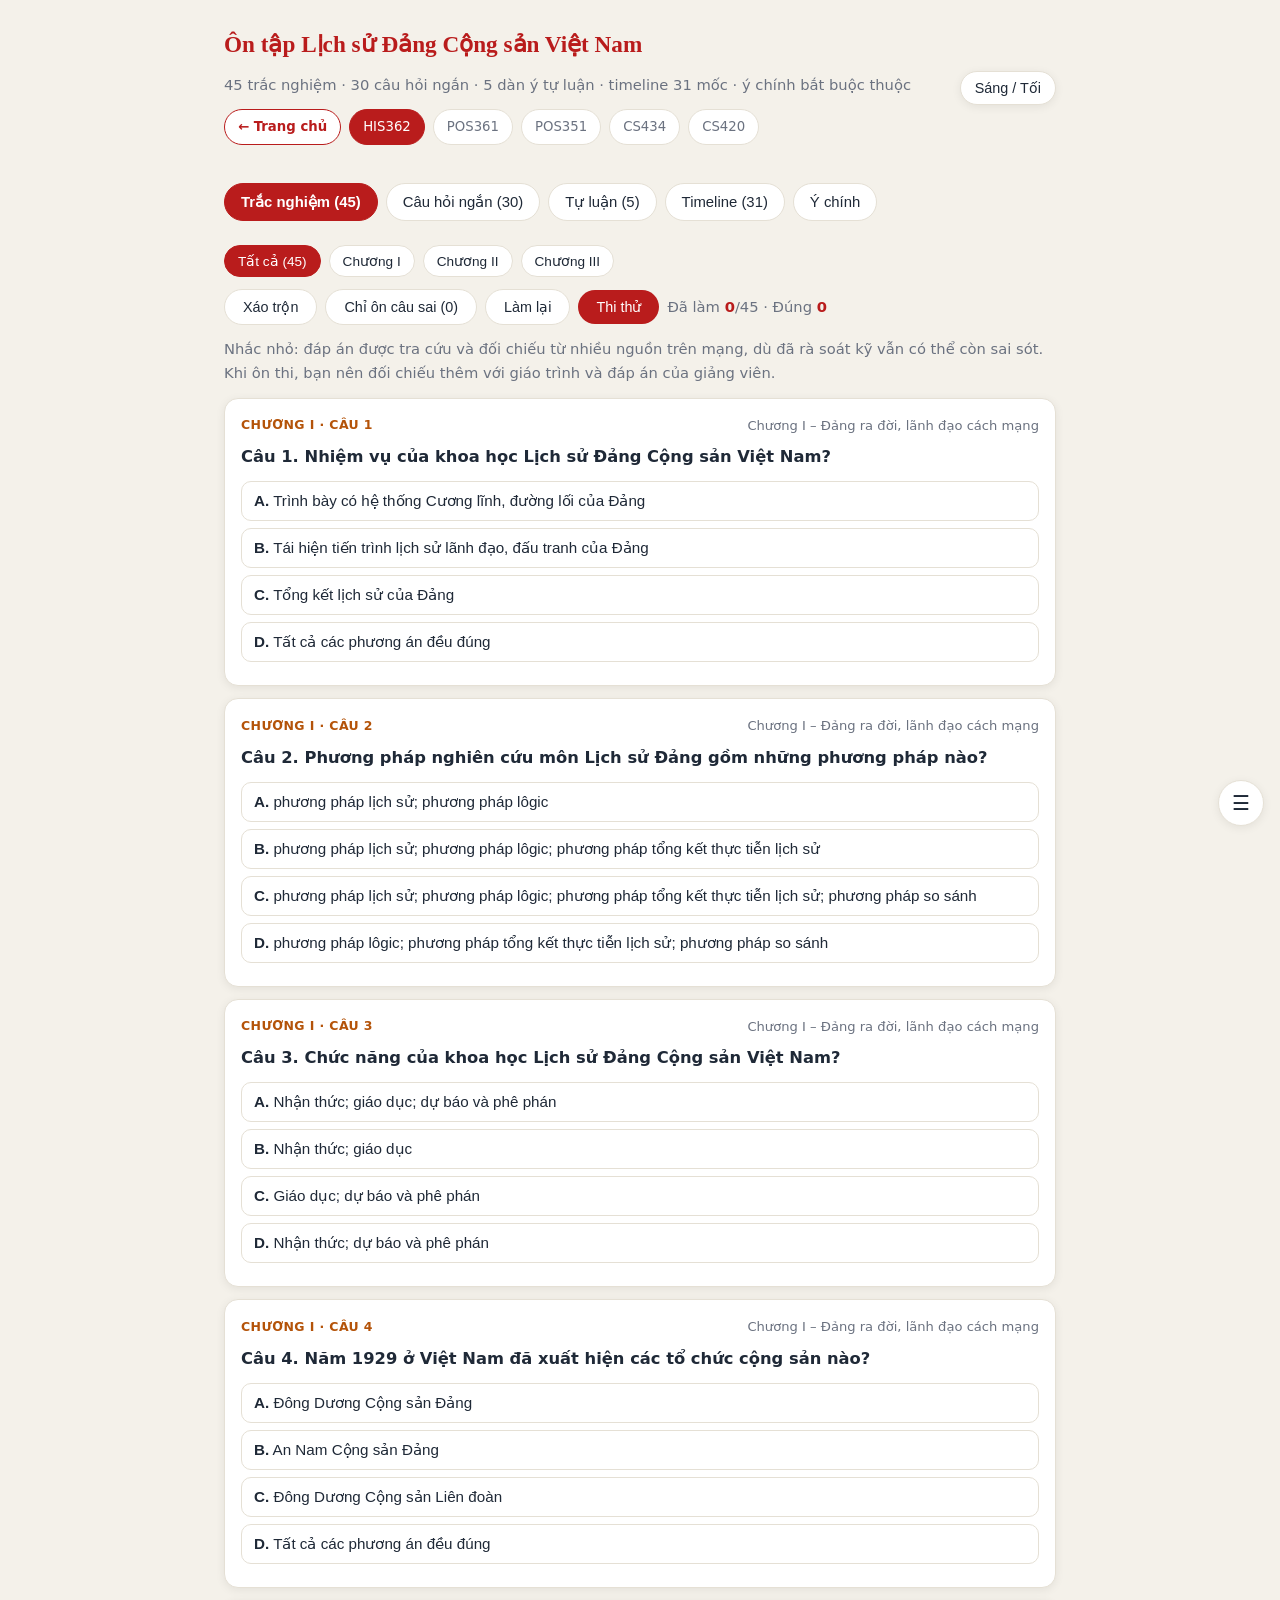
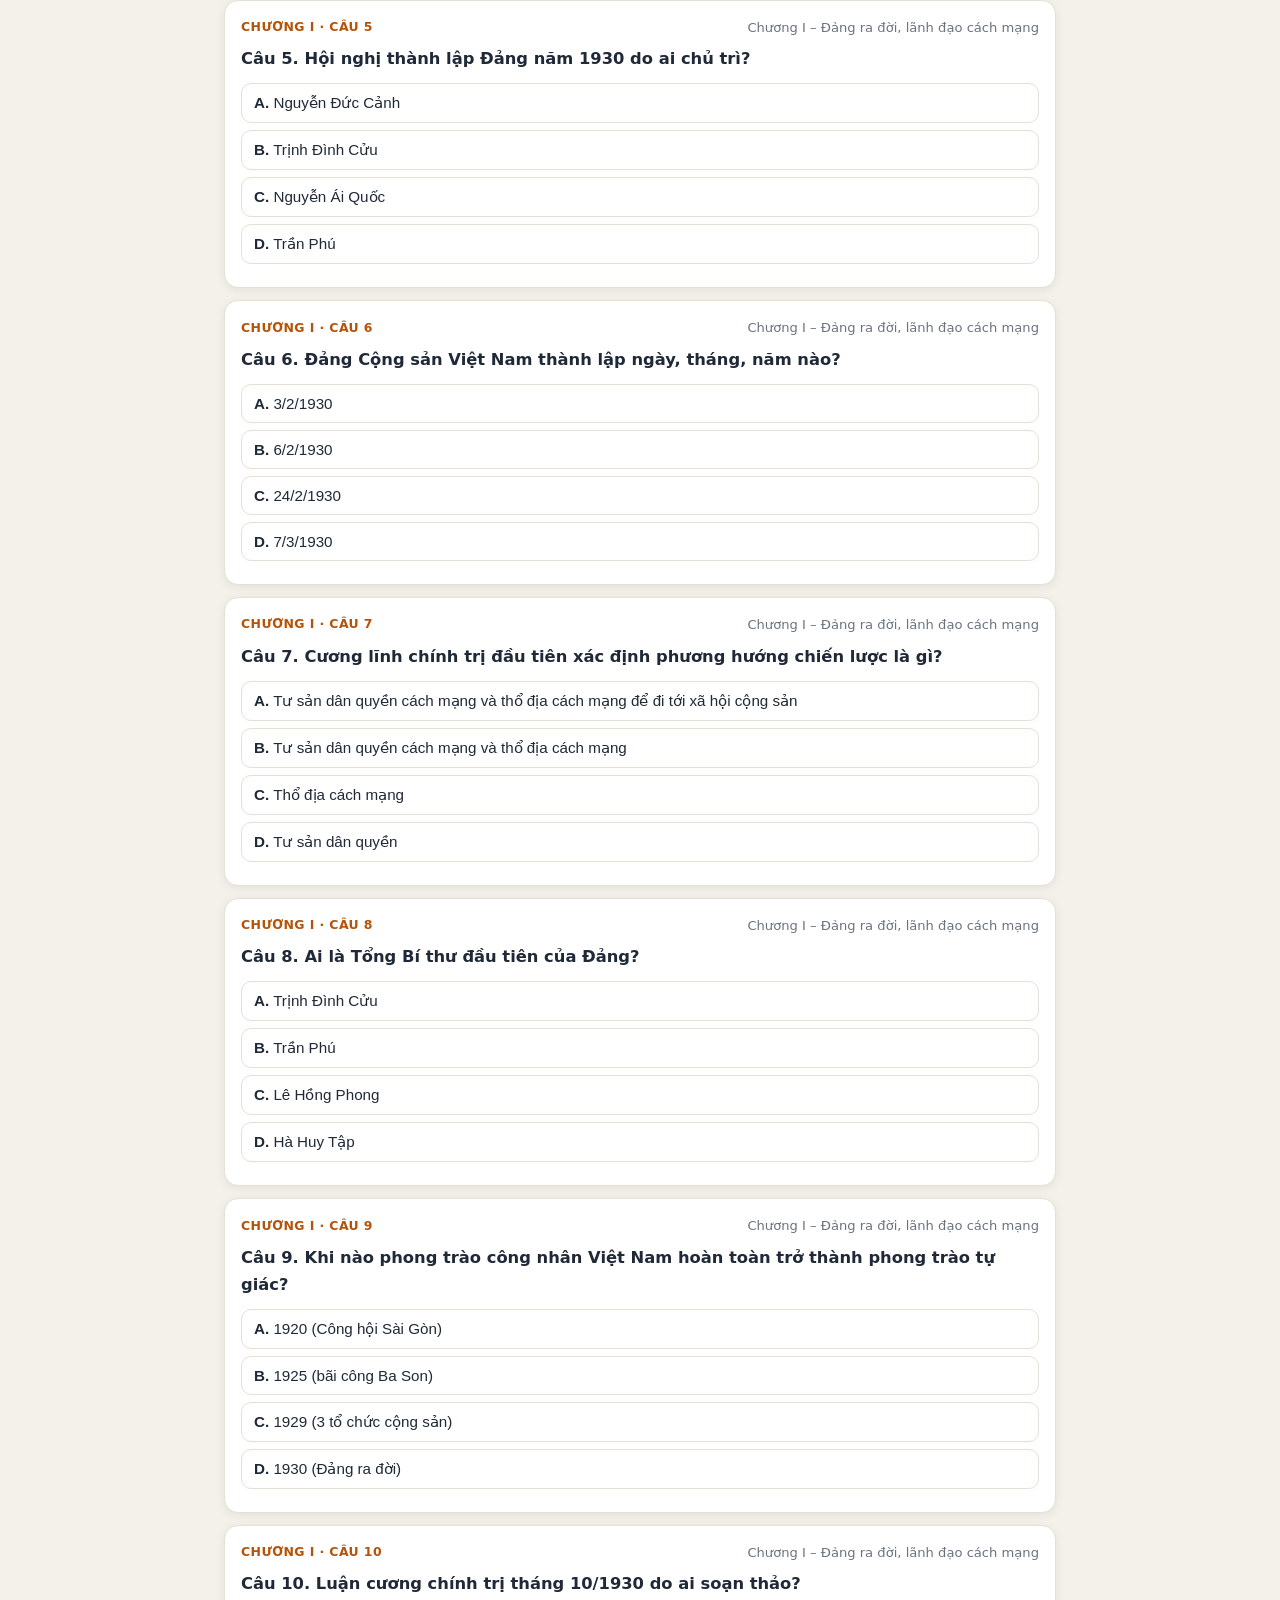
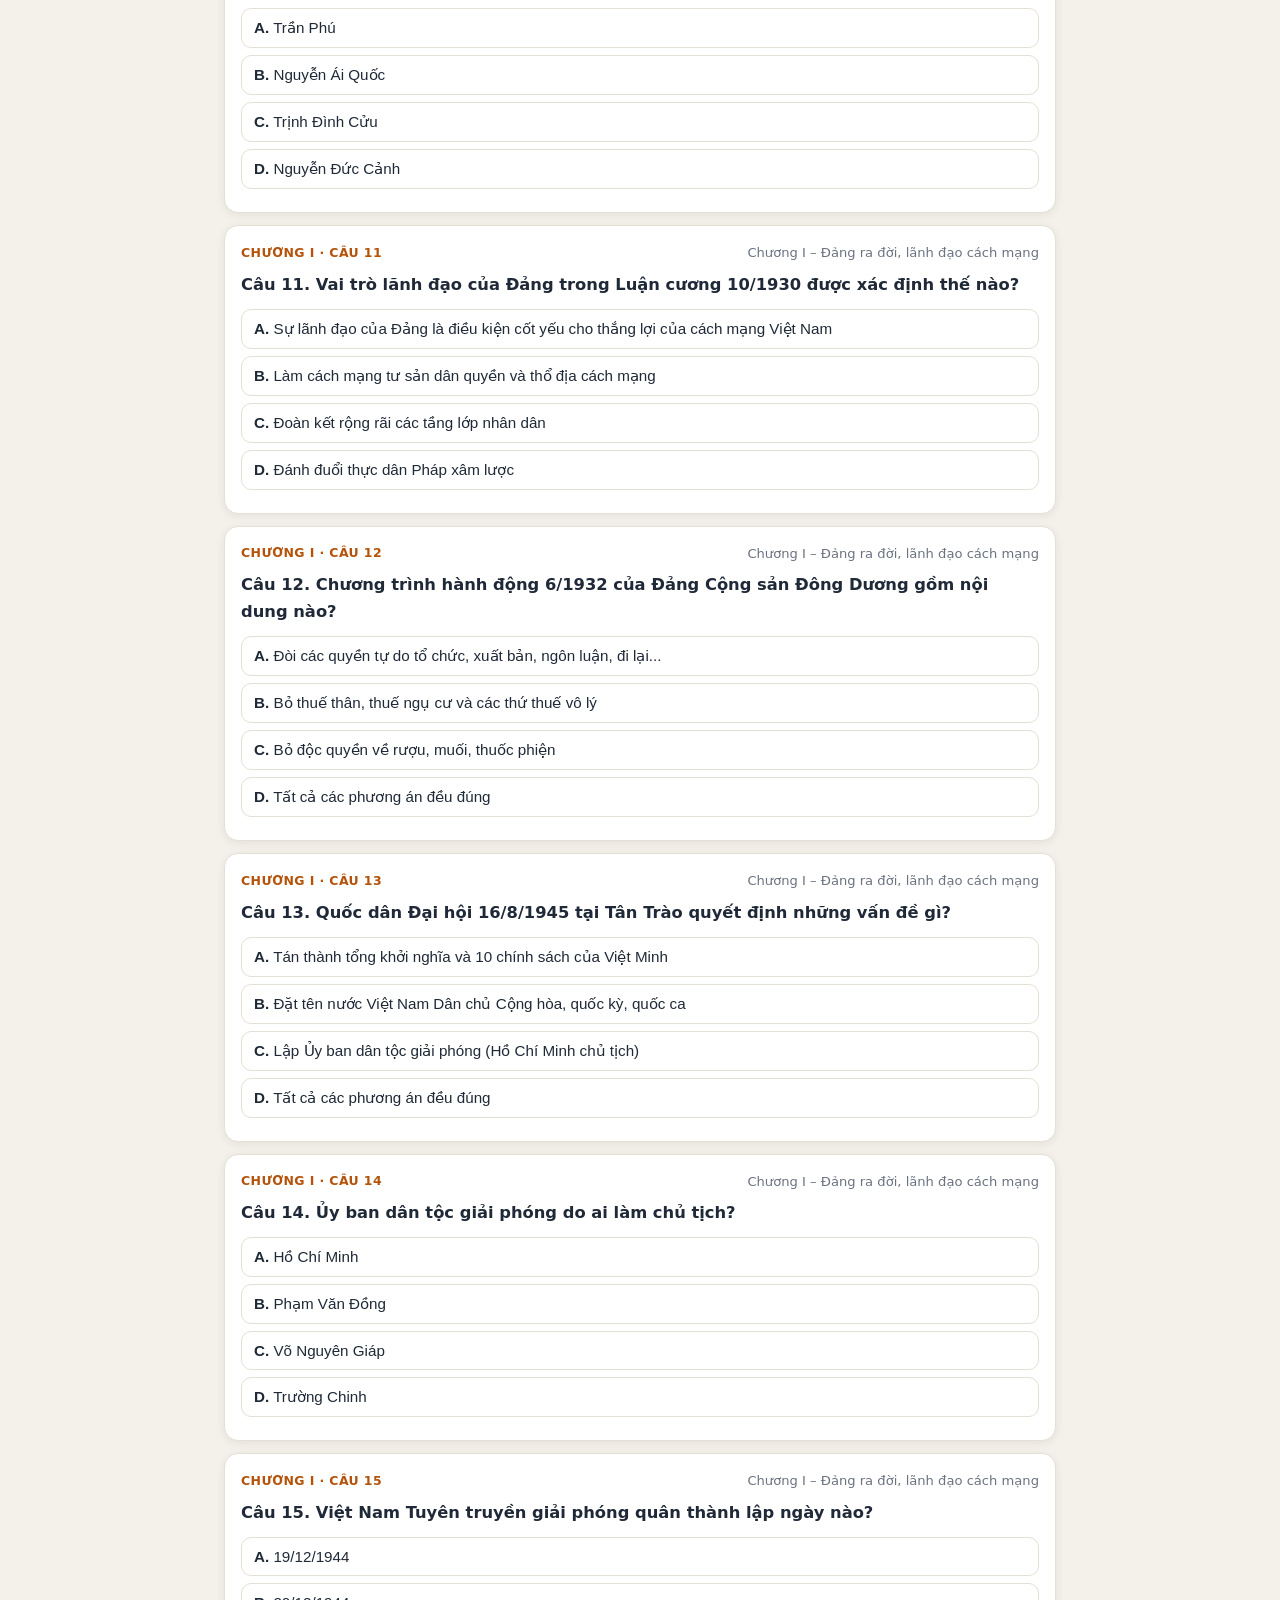
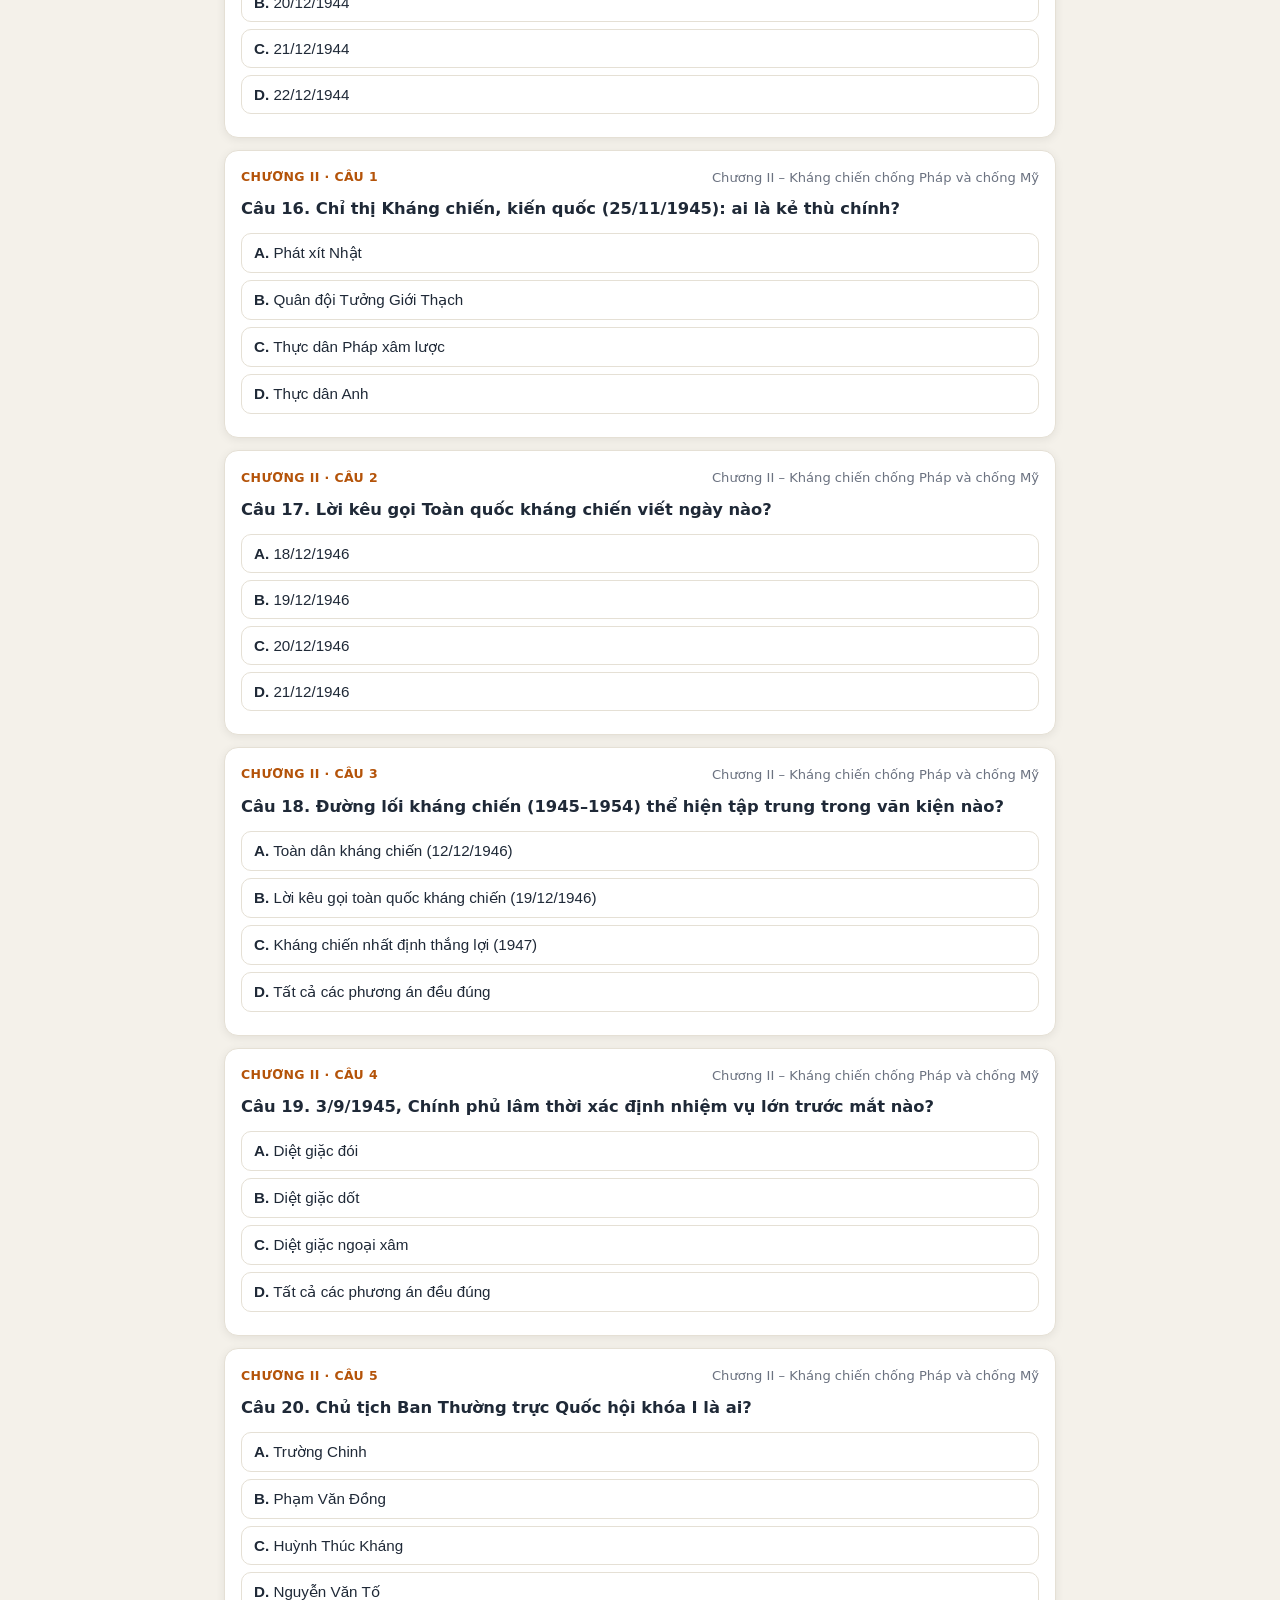
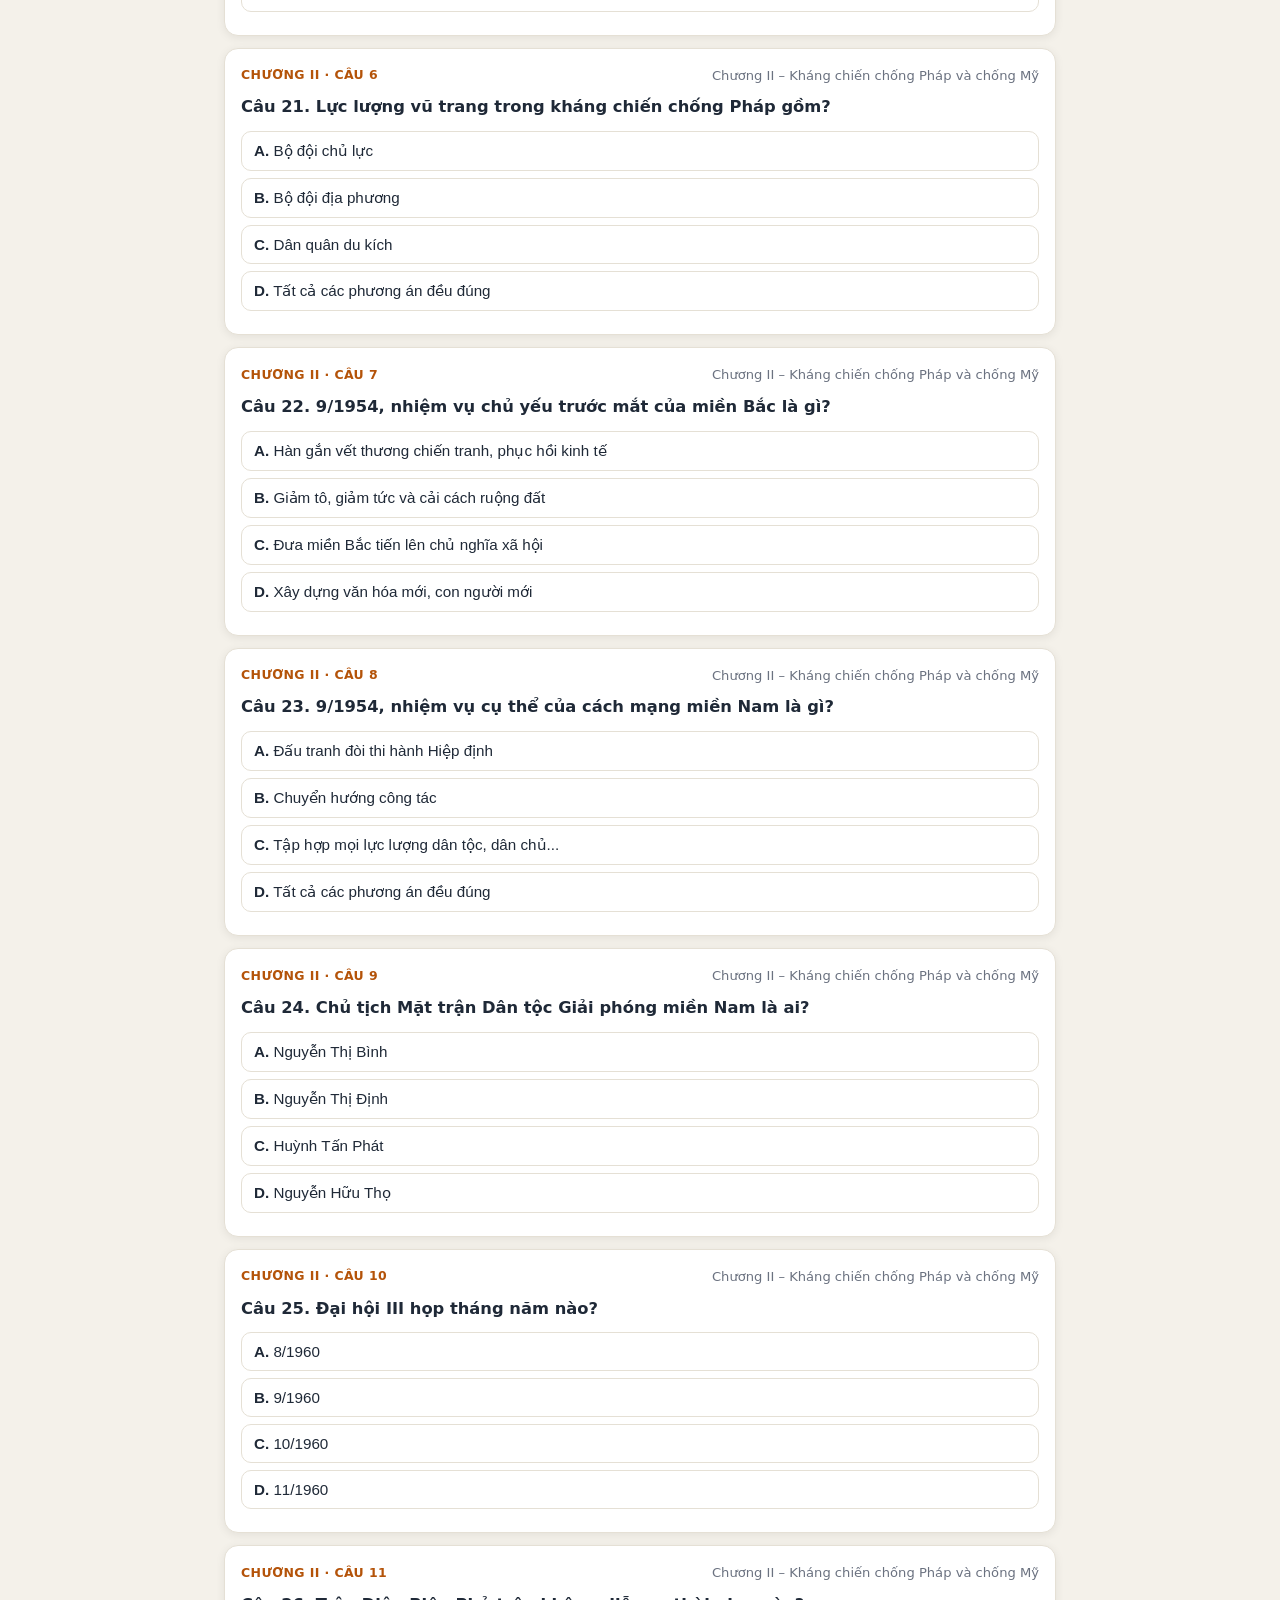
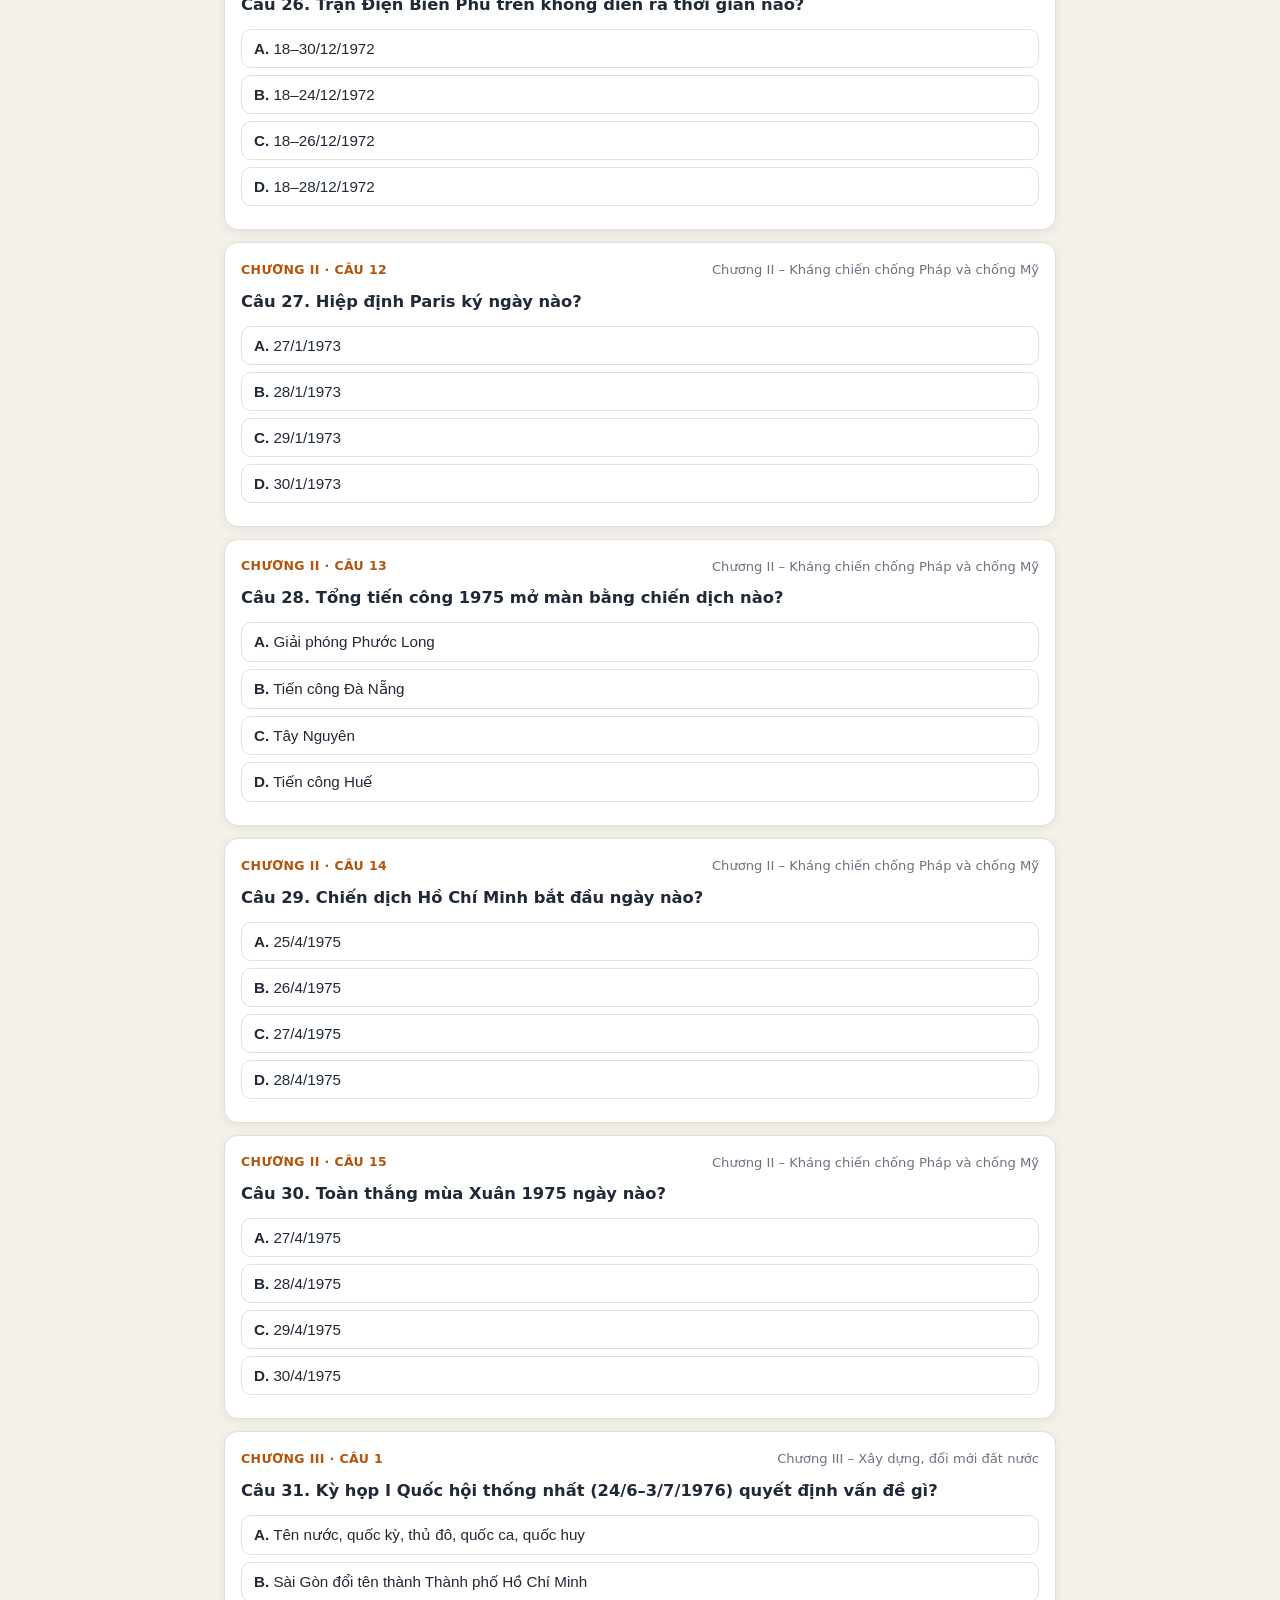
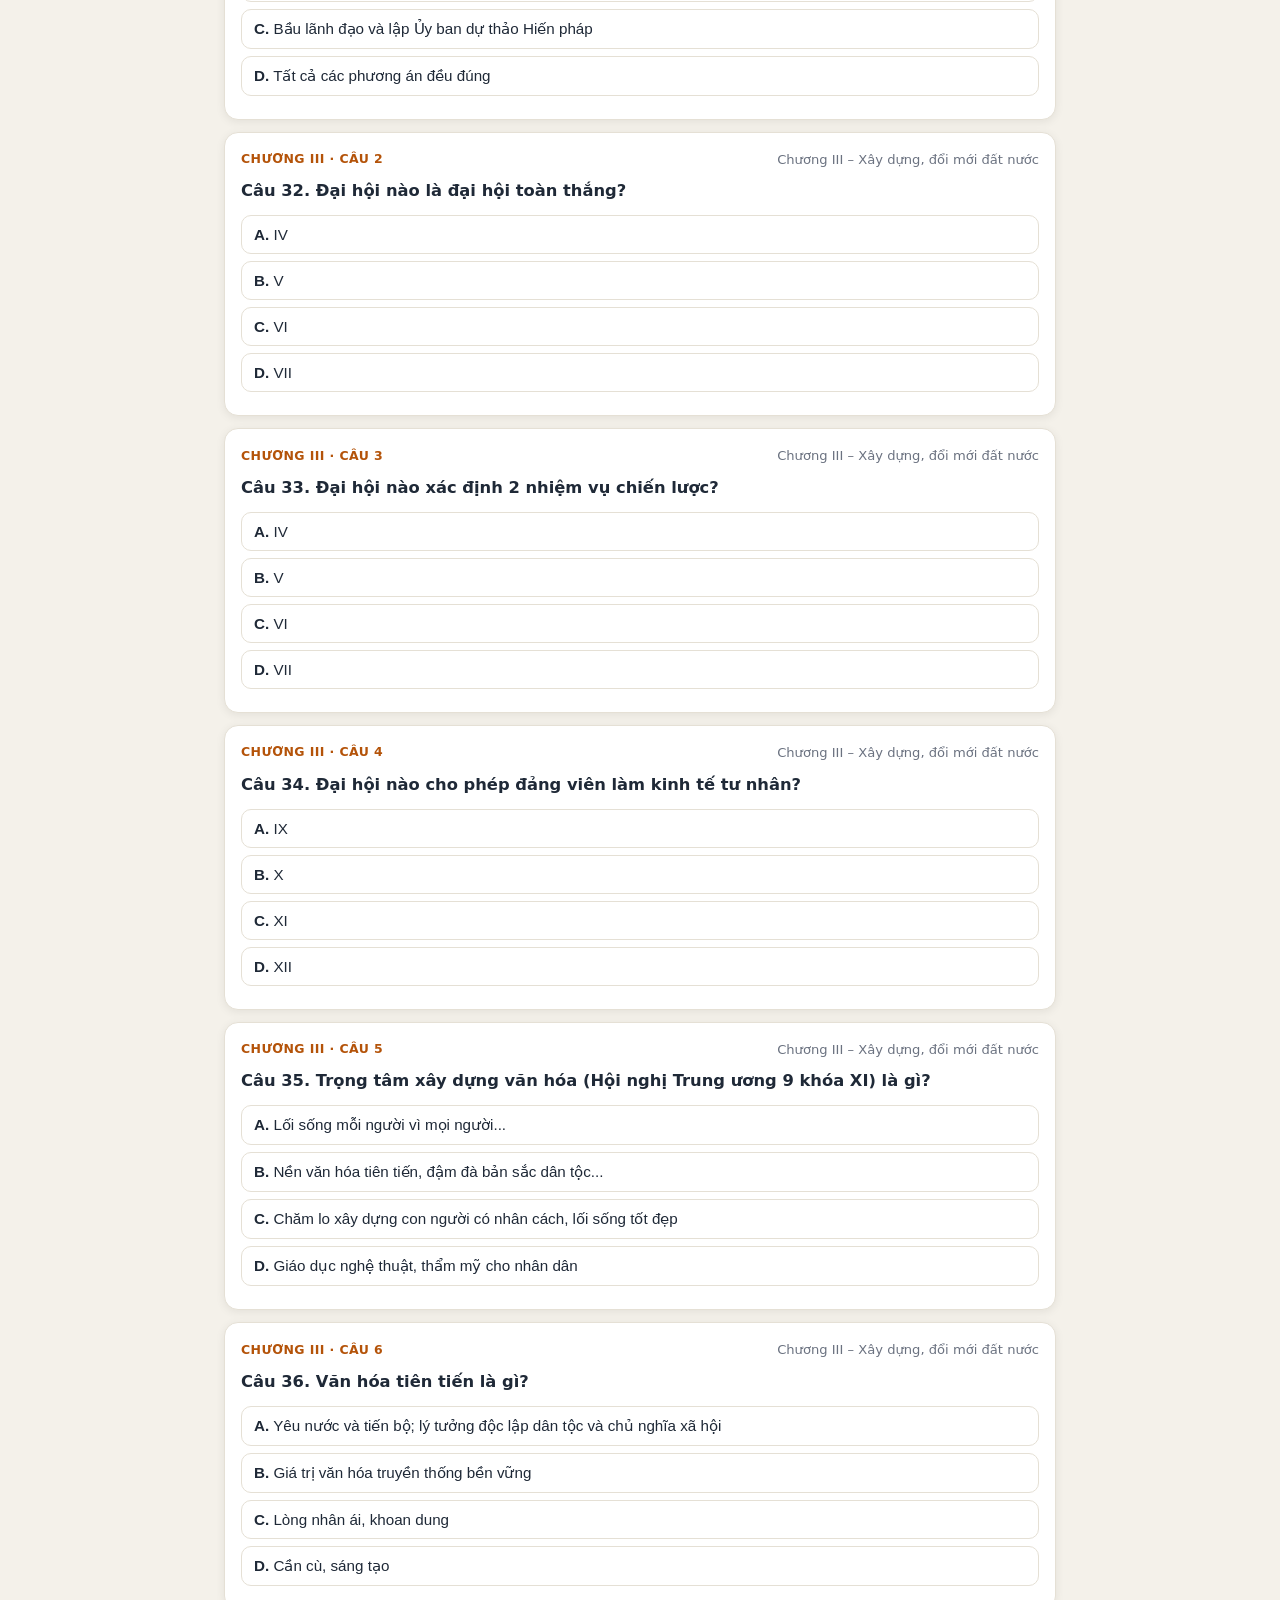
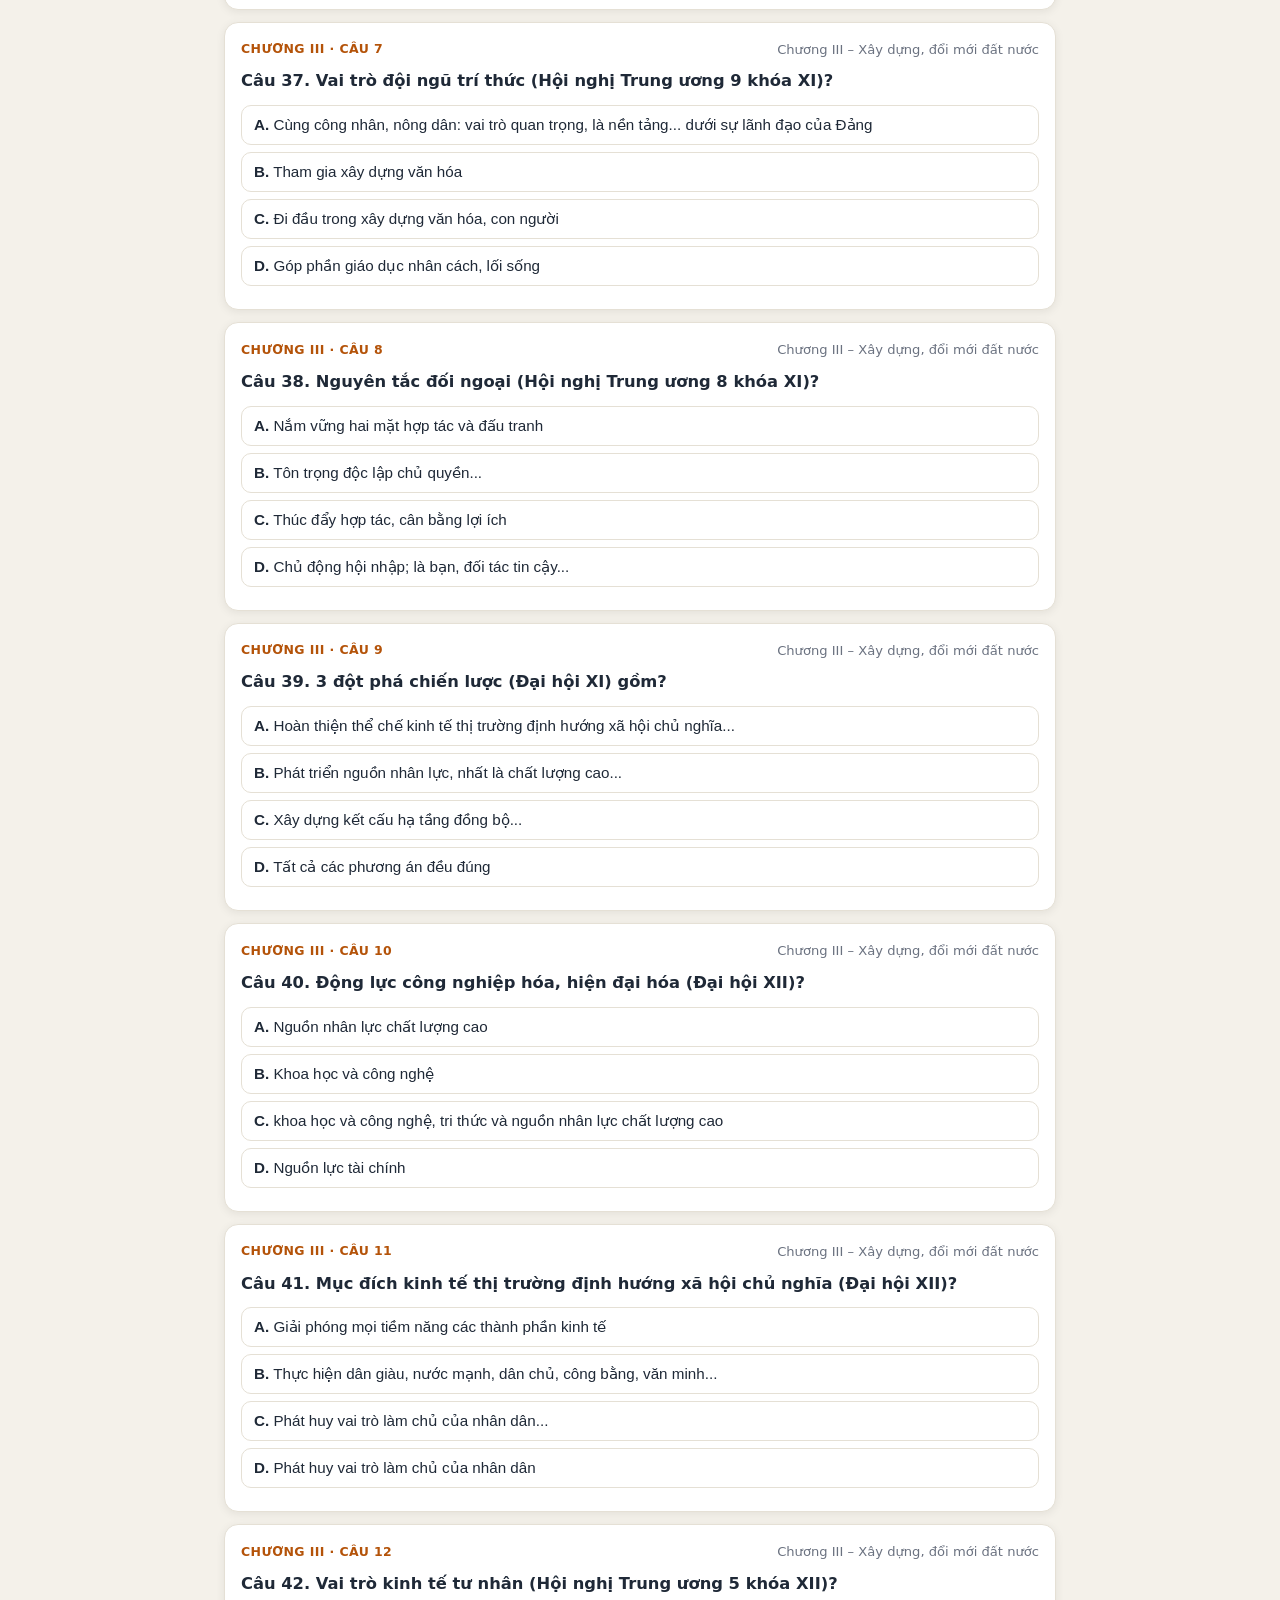
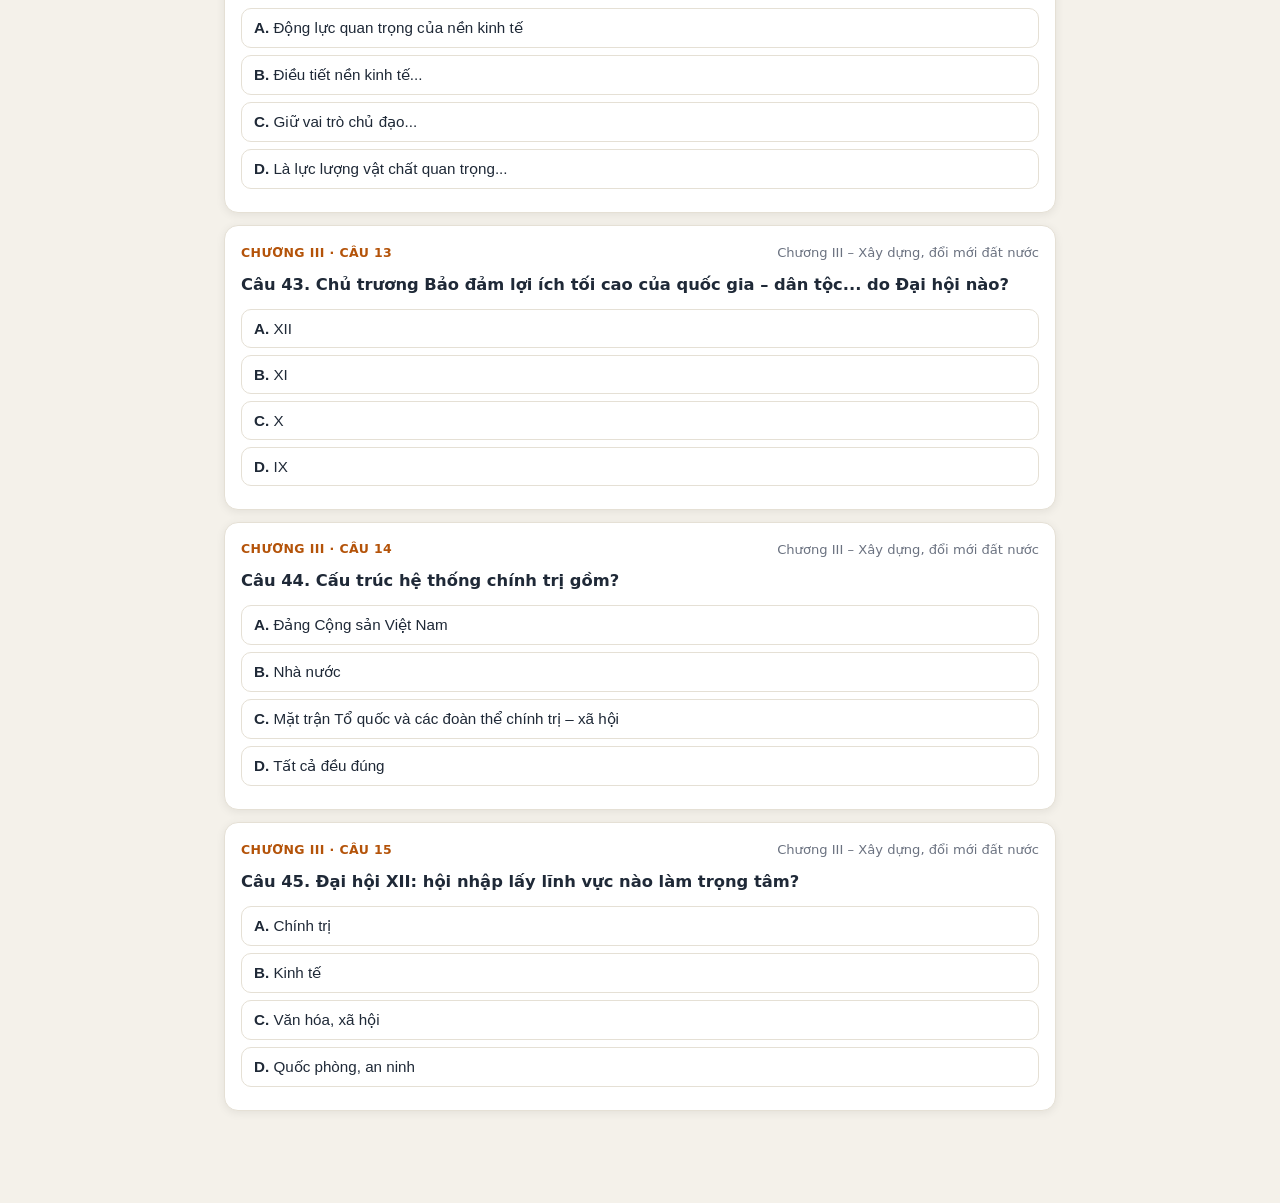
==== app/index.html @ 7c8ba338 "Gop 5 mon vao 1 app chung (app/ + data/), landing tro sang app/#<mon>; trang cu giu nguyen" ====
<!DOCTYPE html>
<html lang="vi">
<head>
<meta charset="UTF-8">
<meta name="viewport" content="width=device-width, initial-scale=1.0">
<title>Ôn tập</title>
<link rel="stylesheet" href="style.css">
</head>
<body>
<div class="wrap">
<header class="top">
  <div>
    <h1 id="appTitle">Ôn tập</h1>
    <p class="sub" id="appSub"></p>
    <nav class="subjnav" id="subjNav"></nav>
  </div>
  <button class="theme-btn" id="themeBtn" title="Đổi giao diện sáng/tối">Sáng / Tối</button>
</header>

<nav class="tabs" id="tabBar"></nav>

<!-- ============ QUIZ ============ -->
<section class="panel active" id="panel-quiz">
  <div class="chips" id="chapChips"></div>
  <div class="toolbar">
    <button class="btn ghost" id="shuffleBtn">Xáo trộn</button>
    <button class="btn ghost" id="wrongBtn">Chỉ ôn câu sai (<span id="wrongCount">0</span>)</button>
    <button class="btn ghost" id="resetBtn">Làm lại</button><button class="btn" id="examBtn">Thi thử</button>
    <span class="score" id="scoreLine">Đã làm <b>0</b>/0 &middot; Đúng <b>0</b></span>
  </div>
  <p class="sub">Nhắc nhỏ: đáp án được tra cứu và đối chiếu từ nhiều nguồn trên mạng, dù đã rà soát kỹ vẫn có thể còn sai sót. Khi ôn thi, bạn nên đối chiếu thêm với giáo trình và đáp án của giảng viên.</p>
  <div id="quizList"></div>
<div id="examRoot" style="display:none">
  <div class="card" id="exSetup">
    <h3 class="exh">Thi thử trắc nghiệm</h3>
    <p class="sub" style="margin:0 0 4px">Mặc định: 30 câu / 30 phút. Bạn chỉnh lại tùy ý.</p>
    <label class="lbl" for="exNum">Số câu hỏi (tối đa <span id="exMax">0</span>)</label>
    <input type="number" id="exNum" min="1" value="30">
    <label class="lbl" for="exMin">Thời gian (phút)</label>
    <input type="number" id="exMin" min="1" value="30">
    <div class="toolbar">
      <button class="btn" id="exStart">Bắt đầu thi</button>
      <button class="btn ghost" id="exCancel">Đóng</button>
    </div>
    <div class="exhist" id="exHist"></div>
  </div>
  <div id="exRun" style="display:none">
    <div class="extop"><span class="extimer" id="exTimer">30:00</span><button class="btn" id="exSubmit">Nộp bài</button></div>
    <div class="exgrid" id="exGrid"></div>
    <div class="card" id="exQ"></div>
    <div class="toolbar">
      <button class="btn ghost" id="exPrev">&larr; Câu trước</button>
      <button class="btn ghost" id="exNext">Câu tiếp &rarr;</button>
      <button class="btn ghost" id="exQuit">Thoát</button>
    </div>
  </div>
  <div id="exResult" style="display:none"></div>
</div>

</section>

<!-- ============ CÂU HỎI NGẮN ============ -->
<section class="panel" id="panel-flash">
  <div class="toolbar">
    <button class="btn ghost" id="fcShuffle">Xáo trộn thứ tự</button>
    <span class="score">Đáp án hiện ngay bên dưới mỗi câu hỏi</span>
  </div>
  <div id="flashList"></div>
</section>

<!-- ============ TỰ LUẬN / BÀI THỰC HÀNH ============ -->
<section class="panel" id="panel-essay">
  <p class="sub"></p>
  <div id="essayList"></div>
</section>

<!-- ============ TIMELINE ============ -->
<section class="panel" id="panel-timeline">
  <div class="card">
    <h3 style="margin-top:0">Dòng thời gian 1925 – 2016</h3>
    <div class="tl" id="tlList"></div>
  </div>
</section>

<!-- ============ Ý CHÍNH ============ -->
<section class="panel" id="panel-keys"></section>
</div>

<button id="toTop" title="Lên đầu trang" aria-label="Lên đầu trang">↑</button>
<button id="qNavFab" title="Mục lục câu hỏi" aria-label="Mục lục câu hỏi">☰</button>
<div id="qNavOverlay"><div id="qNavPopup" role="dialog" aria-label="Mục lục câu hỏi"><div class="qnav-head"><b id="qNavTitle">Mục lục</b><button id="qNavClose" aria-label="Đóng">✕</button></div><div id="qNav"></div></div></div>
<script>
/* Chon mon theo hash: #his362, #pos361, #pos351, #cs434, #cs420 */
(function(){
  var MONS=["his362","pos361","pos351","cs434","cs420"];
  var m=(location.hash||"").replace("#","");
  if(MONS.indexOf(m)<0)m="his362";
  window.APP_MON=m;
  document.write('<script src="../data/'+m+'.js"><\/script>');
})();
</script>
<script src="app.js"></script>
<script src="exam.js"></script>
</body>
</html>
---- app/style.css ----
:root{
  --bg:#f4f1ea; --card:#ffffff; --ink:#1f2937; --muted:#6b7280;
  --accent:#b91c1c; --accent-soft:#fee2e2; --gold:#b45309;
  --ok:#15803d; --ok-soft:#dcfce7; --bad:#b91c1c; --bad-soft:#fee2e2;
  --line:#e5e0d5; --shadow:0 2px 10px rgba(0,0,0,.07);
}
body.dark{
  --bg:#141210; --card:#1f1c18; --ink:#e9e2d6; --muted:#a8a094;
  --accent:#f87171; --accent-soft:#3b1d1d; --gold:#fbbf24;
  --ok:#4ade80; --ok-soft:#14331f; --bad:#f87171; --bad-soft:#3b1d1d;
  --line:#38322a; --shadow:0 2px 10px rgba(0,0,0,.4);
}
*{box-sizing:border-box}
body{margin:0;font-family:"Segoe UI",system-ui,-apple-system,sans-serif;background:var(--bg);color:var(--ink);line-height:1.65}
.wrap{max-width:860px;margin:0 auto;padding:16px 14px 80px}
header.top{display:flex;align-items:center;justify-content:space-between;gap:10px;margin-bottom:6px}
h1{font-family:"Times New Roman",Times,serif;font-size:1.45rem;margin:.4em 0;color:var(--accent)}
.sub{color:var(--muted);font-size:.92rem;margin:0 0 12px}
.theme-btn{background:var(--card);border:1px solid var(--line);color:var(--ink);border-radius:999px;padding:8px 14px;cursor:pointer;font-size:.9rem;box-shadow:var(--shadow)}
.tabs{display:flex;gap:8px;flex-wrap:wrap;margin:14px 0;position:sticky;top:0;background:var(--bg);padding:10px 0;z-index:5}
.tab{border:1px solid var(--line);background:var(--card);color:var(--ink);border-radius:999px;padding:9px 16px;cursor:pointer;font-size:.93rem}
.tab.active{background:var(--accent);color:#fff;border-color:var(--accent);font-weight:600}
.panel{display:none}.panel.active{display:block}
.card{background:var(--card);border:1px solid var(--line);border-radius:14px;padding:16px;margin:12px 0;box-shadow:var(--shadow)}
.chips{display:flex;gap:8px;flex-wrap:wrap;margin:10px 0}
.chip{border:1px solid var(--line);background:var(--card);color:var(--ink);border-radius:999px;padding:7px 13px;cursor:pointer;font-size:.85rem}
.chip.active{background:var(--accent);color:#fff;border-color:var(--accent)}
.exh{font-family:"Times New Roman",Times,serif;font-size:1.25rem;margin:0 0 6px;color:var(--accent)}
.lbl{display:block;font-size:.85rem;color:var(--muted);margin:10px 0 4px}
#examRoot input[type=number]{width:130px;padding:9px 12px;border:1px solid var(--line);border-radius:10px;font-size:1rem;background:var(--card);color:var(--ink)}
.extop{position:sticky;top:0;z-index:6;display:flex;justify-content:space-between;align-items:center;background:var(--bg);padding:10px 0;margin-bottom:4px}
.extimer{font-size:1.5rem;font-weight:800;color:var(--accent);font-variant-numeric:tabular-nums}
.extimer.low{color:var(--bad)}
.exgrid{display:flex;gap:6px;flex-wrap:wrap;margin:10px 0}
.exg{width:38px;height:38px;border:1px solid var(--line);background:var(--card);color:var(--ink);border-radius:8px;cursor:pointer;font-weight:700;font-size:.85rem}
.exg.done{background:var(--accent);color:#fff;border-color:var(--accent)}
.exg.cur{outline:2px solid var(--gold);outline-offset:1px}
.exscore{font-size:2.4rem;font-weight:800;color:var(--accent);text-align:center;margin:4px 0}
.exsub{text-align:center;color:var(--muted);margin:0 0 10px}
.exhist{margin-top:14px;font-size:.88rem;color:var(--muted)}
.exhist .erow{padding:7px 0;border-top:1px solid var(--line);display:flex;justify-content:space-between}
.exhist .erow b{color:var(--accent)}
.exwrong{font-size:.92rem}
.subjnav{display:flex;gap:8px;flex-wrap:wrap;margin:2px 0 14px}.subjnav a{border:1px solid var(--line);background:var(--card);color:var(--muted);border-radius:999px;padding:6px 13px;font-size:.83rem;text-decoration:none;transition:border-color .15s,color .15s}.subjnav a:hover{border-color:var(--accent);color:var(--accent)}.subjnav a.home{color:var(--accent);border-color:var(--accent);font-weight:600}
.q-head{display:flex;justify-content:space-between;align-items:center;gap:8px;margin-bottom:8px}
.q-tag{font-size:.78rem;color:var(--gold);font-weight:700;text-transform:uppercase;letter-spacing:.4px}
.q-num{font-size:.82rem;color:var(--muted)}
.q-text{font-weight:600;margin:0 0 10px;font-size:1.02rem}
.opt{display:block;width:100%;text-align:left;background:var(--card);border:1px solid var(--line);color:var(--ink);border-radius:10px;padding:10px 12px;margin:7px 0;cursor:pointer;font-size:.95rem;transition:background .15s}
.opt:hover:not(:disabled){border-color:var(--accent)}
.opt:disabled{cursor:default;opacity:.95}
.opt.correct{background:var(--ok-soft);border-color:var(--ok);color:var(--ok);font-weight:600}
.opt.wrong{background:var(--bad-soft);border-color:var(--bad);color:var(--bad)}
.tip{display:none;background:var(--accent-soft);border-left:4px solid var(--accent);border-radius:0 10px 10px 0;padding:10px 12px;margin-top:10px;font-size:.9rem}
.tip.show{display:block}
.tip b{color:var(--accent)}
.toolbar{display:flex;gap:8px;flex-wrap:wrap;align-items:center;margin:12px 0}
.btn{background:var(--accent);color:#fff;border:none;border-radius:999px;padding:9px 18px;cursor:pointer;font-size:.9rem}
.btn.ghost{background:var(--card);color:var(--ink);border:1px solid var(--line)}
.score{font-size:.92rem;color:var(--muted)}
.score b{color:var(--accent)}
/* muc luc cau hoi + nut len dau trang */
#qNavFab{position:fixed;right:16px;bottom:74px;width:46px;height:46px;border-radius:50%;background:var(--card);color:var(--ink);border:1px solid var(--line);font-size:20px;line-height:1;cursor:pointer;box-shadow:var(--shadow);z-index:60}
#qNavOverlay{position:fixed;inset:0;background:rgba(0,0,0,.5);display:none;align-items:center;justify-content:center;z-index:80;padding:16px}
#qNavOverlay.open{display:flex}
#qNavPopup{background:var(--card);color:var(--ink);border:1px solid var(--line);border-radius:14px;box-shadow:var(--shadow);max-width:430px;width:100%;max-height:72vh;display:flex;flex-direction:column}
.qnav-head{display:flex;align-items:center;justify-content:space-between;padding:12px 14px;border-bottom:1px solid var(--line)}
#qNavClose{border:1px solid var(--line);background:transparent;color:var(--ink);border-radius:8px;width:32px;height:32px;cursor:pointer;font-size:15px;line-height:1}
#qNav{display:grid;grid-template-columns:repeat(auto-fill,minmax(42px,1fr));gap:8px;padding:14px;overflow-y:auto}
.qn{padding:8px 0;border:1px solid var(--line);border-radius:8px;background:var(--card);color:var(--ink);font-weight:700;cursor:pointer;font-size:.85rem}
.qn.ok{background:#16a34a;border-color:#16a34a;color:#fff}
.qn.bad{background:#dc2626;border-color:#dc2626;color:#fff}
.qnl{grid-column:1/-1;display:block;width:100%;text-align:left;padding:10px 12px;border:1px solid var(--line);border-radius:10px;background:var(--card);color:var(--ink);cursor:pointer;font-size:.9rem}
.card.flash{outline:2px solid var(--accent);outline-offset:2px}
#toTop{position:fixed;right:16px;bottom:16px;width:46px;height:46px;border-radius:50%;border:none;background:var(--accent);color:#fff;font-size:22px;line-height:1;cursor:pointer;box-shadow:var(--shadow);display:none;z-index:60}
#toTop.show{display:block}
/* essay */
.acc{border:1px solid var(--line);border-radius:14px;margin:12px 0;background:var(--card);box-shadow:var(--shadow);overflow:hidden}
.acc-head{padding:15px 16px;cursor:pointer;font-weight:700;display:flex;justify-content:space-between;gap:10px;align-items:center}
.acc-head:hover{background:var(--accent-soft)}
.acc-body{display:none;padding:4px 18px 18px}
.acc.open .acc-body{display:block}
.acc-body h4{color:var(--accent);margin:14px 0 6px;font-size:.98rem}
.acc-body ul{margin:6px 0;padding-left:20px}
.acc-body li{margin:5px 0;font-size:.94rem}
.kw{background:var(--accent-soft);border-radius:6px;padding:1px 7px;font-size:.88em;color:var(--accent);font-weight:600;white-space:nowrap}
/* key points */
.tl{position:relative;margin:14px 0 14px 8px;padding-left:22px;border-left:3px solid var(--accent)}
.tl-item{margin:0 0 16px;position:relative}
.tl-item::before{content:"";position:absolute;left:-30px;top:6px;width:12px;height:12px;border-radius:50%;background:var(--accent)}
.tl-year{font-weight:800;color:var(--accent)}
.formula{background:var(--card);border:1px dashed var(--accent);border-radius:12px;padding:12px 14px;margin:10px 0;font-size:.95rem}
.formula b{color:var(--accent)}
footer.note{margin-top:26px;color:var(--muted);font-size:.85rem;border-top:1px solid var(--line);padding-top:14px}
@media(max-width:640px){
  .wrap{padding:12px 10px 60px}
  h1{font-size:1.15rem}
  .sub{font-size:.84rem}
  header.top{align-items:flex-start}
  .theme-btn{padding:7px 12px;font-size:.8rem;flex:0 0 auto}
  .tabs{flex-wrap:nowrap;overflow-x:auto;gap:6px;padding:8px 2px;scrollbar-width:none;-webkit-overflow-scrolling:touch}
  .tabs::-webkit-scrollbar{display:none}
  .tab{flex:0 0 auto;padding:8px 13px;font-size:.84rem}
  .chips{gap:6px}
  .chip{padding:6px 11px;font-size:.8rem}
  .toolbar{gap:6px}
  .btn{padding:8px 14px;font-size:.84rem}
  .score{font-size:.84rem;width:100%}
  .card{padding:13px 12px}
  .q-text{font-size:.97rem}
  .q-head{flex-wrap:wrap;gap:4px}
  .q-num{font-size:.74rem}
  .opt{padding:9px 10px;font-size:.9rem}
  .tip{font-size:.86rem}
  .acc-head{padding:13px 14px;font-size:.94rem}
  .tl{margin-left:4px}
}

/* ---- bo sung tu cac trang con (keys/ans-list/code) ---- */
.card h3{color:var(--accent);margin:14px 0 8px;font-size:1.02rem}
.card h3:first-child{margin-top:0}
.card ul{margin:6px 0;padding-left:20px}
.card li{margin:6px 0;font-size:.94rem}
.ans-list{margin:8px 0 0;padding-left:20px}
.ans-list li{margin:4px 0}
.codeblock{background:#1e1e2e;color:#cdd6f4;border-radius:0 0 10px 10px;padding:14px 16px;overflow-x:auto;font-size:.82rem;line-height:1.5;margin:0;font-family:Consolas,Menlo,monospace;white-space:pre}
.codewrap{margin:12px 0 4px;border-radius:10px;overflow:hidden}
.codehead{display:flex;justify-content:space-between;align-items:center;background:#313244;color:#cdd6f4;padding:8px 14px;font-size:.8rem;font-family:Consolas,Menlo,monospace}
.copybtn{background:var(--accent);color:#fff;border:none;border-radius:6px;padding:4px 12px;font-size:.75rem;cursor:pointer}
.copybtn:hover{opacity:.85}
/* ---- nav chuyen mon ---- */
.subjnav a.cur{background:var(--accent);color:#fff;border-color:var(--accent)}

/* ---- tooltip mo ta mon (hover / cham / giu lau) ---- */
.subjnav a{position:relative;-webkit-touch-callout:none;user-select:none}
.subjnav a[data-tip]::after{
  content:attr(data-tip);
  position:absolute;left:50%;top:calc(100% + 7px);transform:translateX(-50%) translateY(4px);
  background:var(--ink);color:var(--bg);
  font-size:.78rem;font-weight:400;line-height:1.4;white-space:nowrap;
  padding:6px 12px;border-radius:8px;box-shadow:var(--shadow);
  opacity:0;pointer-events:none;transition:opacity .15s,transform .15s;z-index:60;
}
.subjnav a[data-tip]:nth-child(2)::after{left:0;transform:translateY(4px)}
.subjnav a[data-tip]:last-child::after{left:auto;right:0;transform:translateY(4px)}
.subjnav a[data-tip]:hover::after,.subjnav a[data-tip]:focus-visible::after,.subjnav a[data-tip]:active::after{opacity:1;transform:translateX(-50%) translateY(0)}
.subjnav a[data-tip]:nth-child(2):hover::after,.subjnav a[data-tip]:nth-child(2):focus-visible::after,.subjnav a[data-tip]:nth-child(2):active::after,.subjnav a[data-tip]:last-child:hover::after,.subjnav a[data-tip]:last-child:focus-visible::after,.subjnav a[data-tip]:last-child:active::after{transform:translateY(0)}
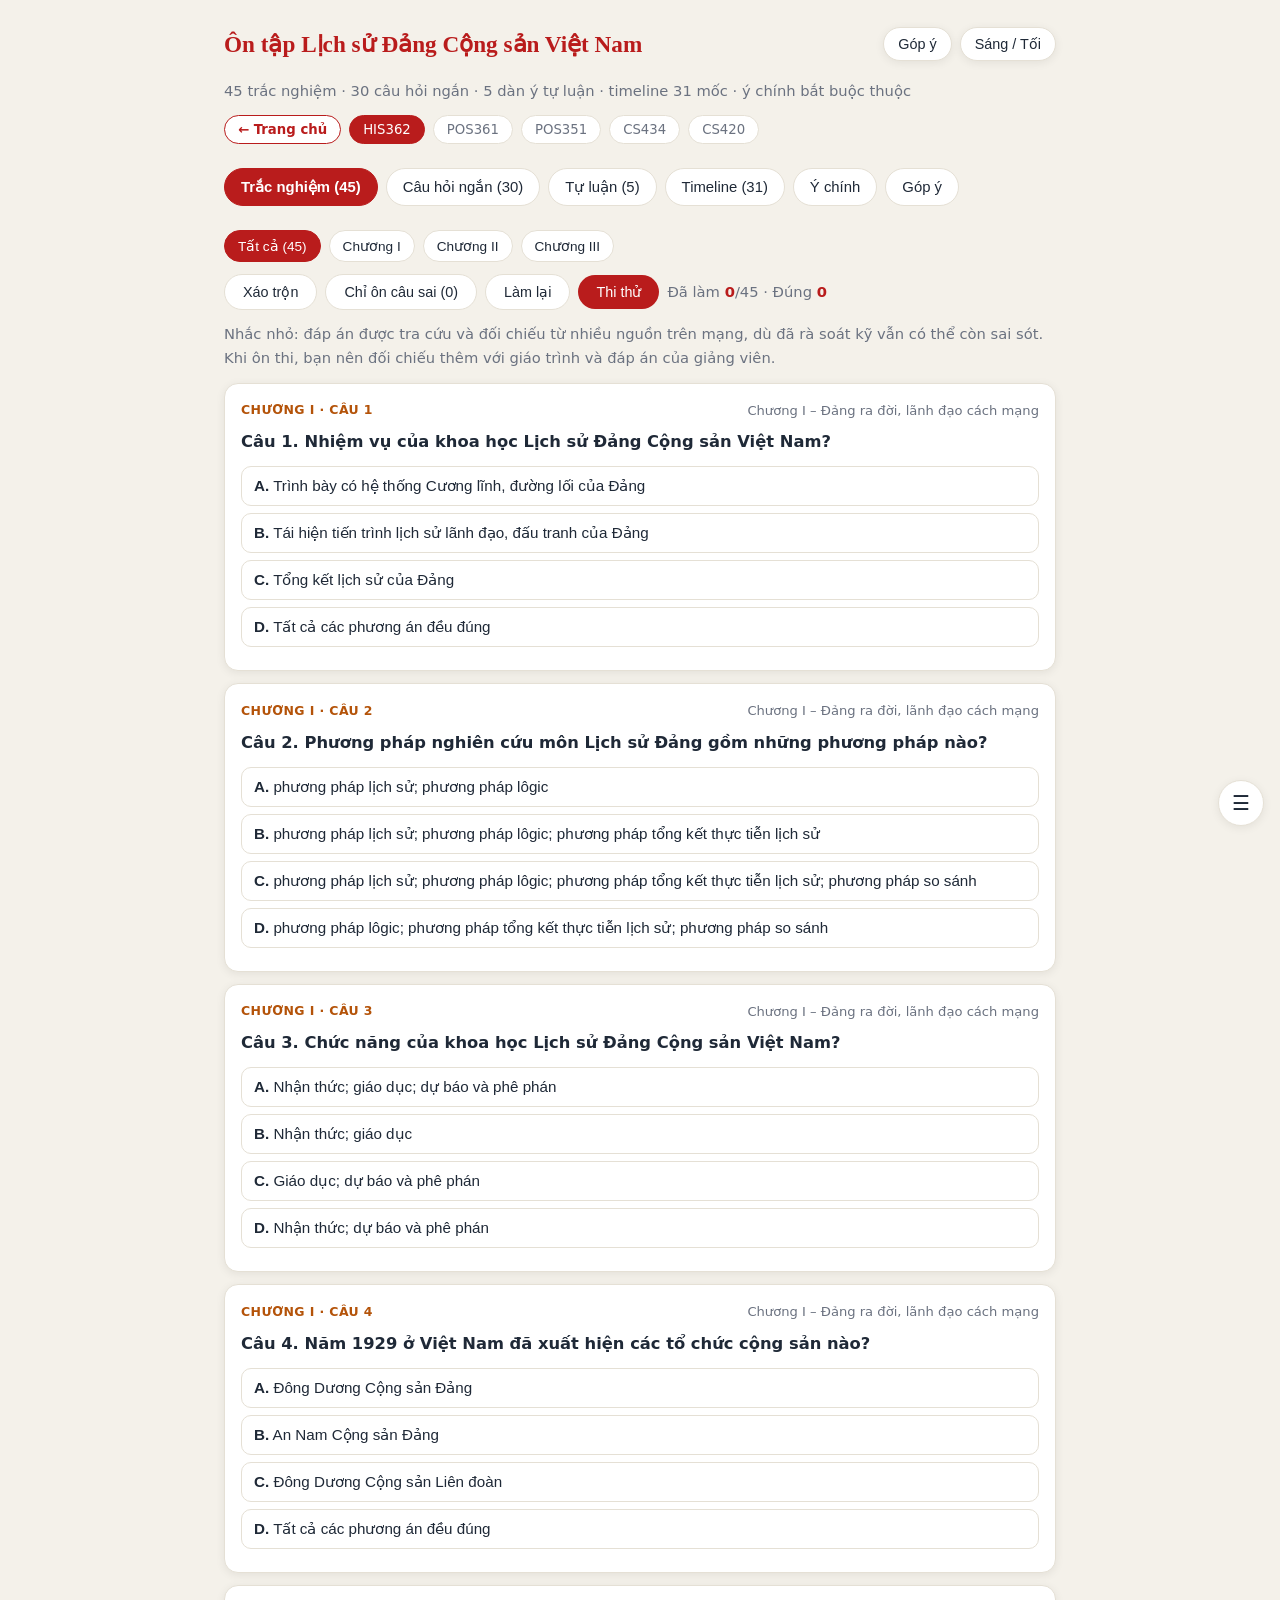
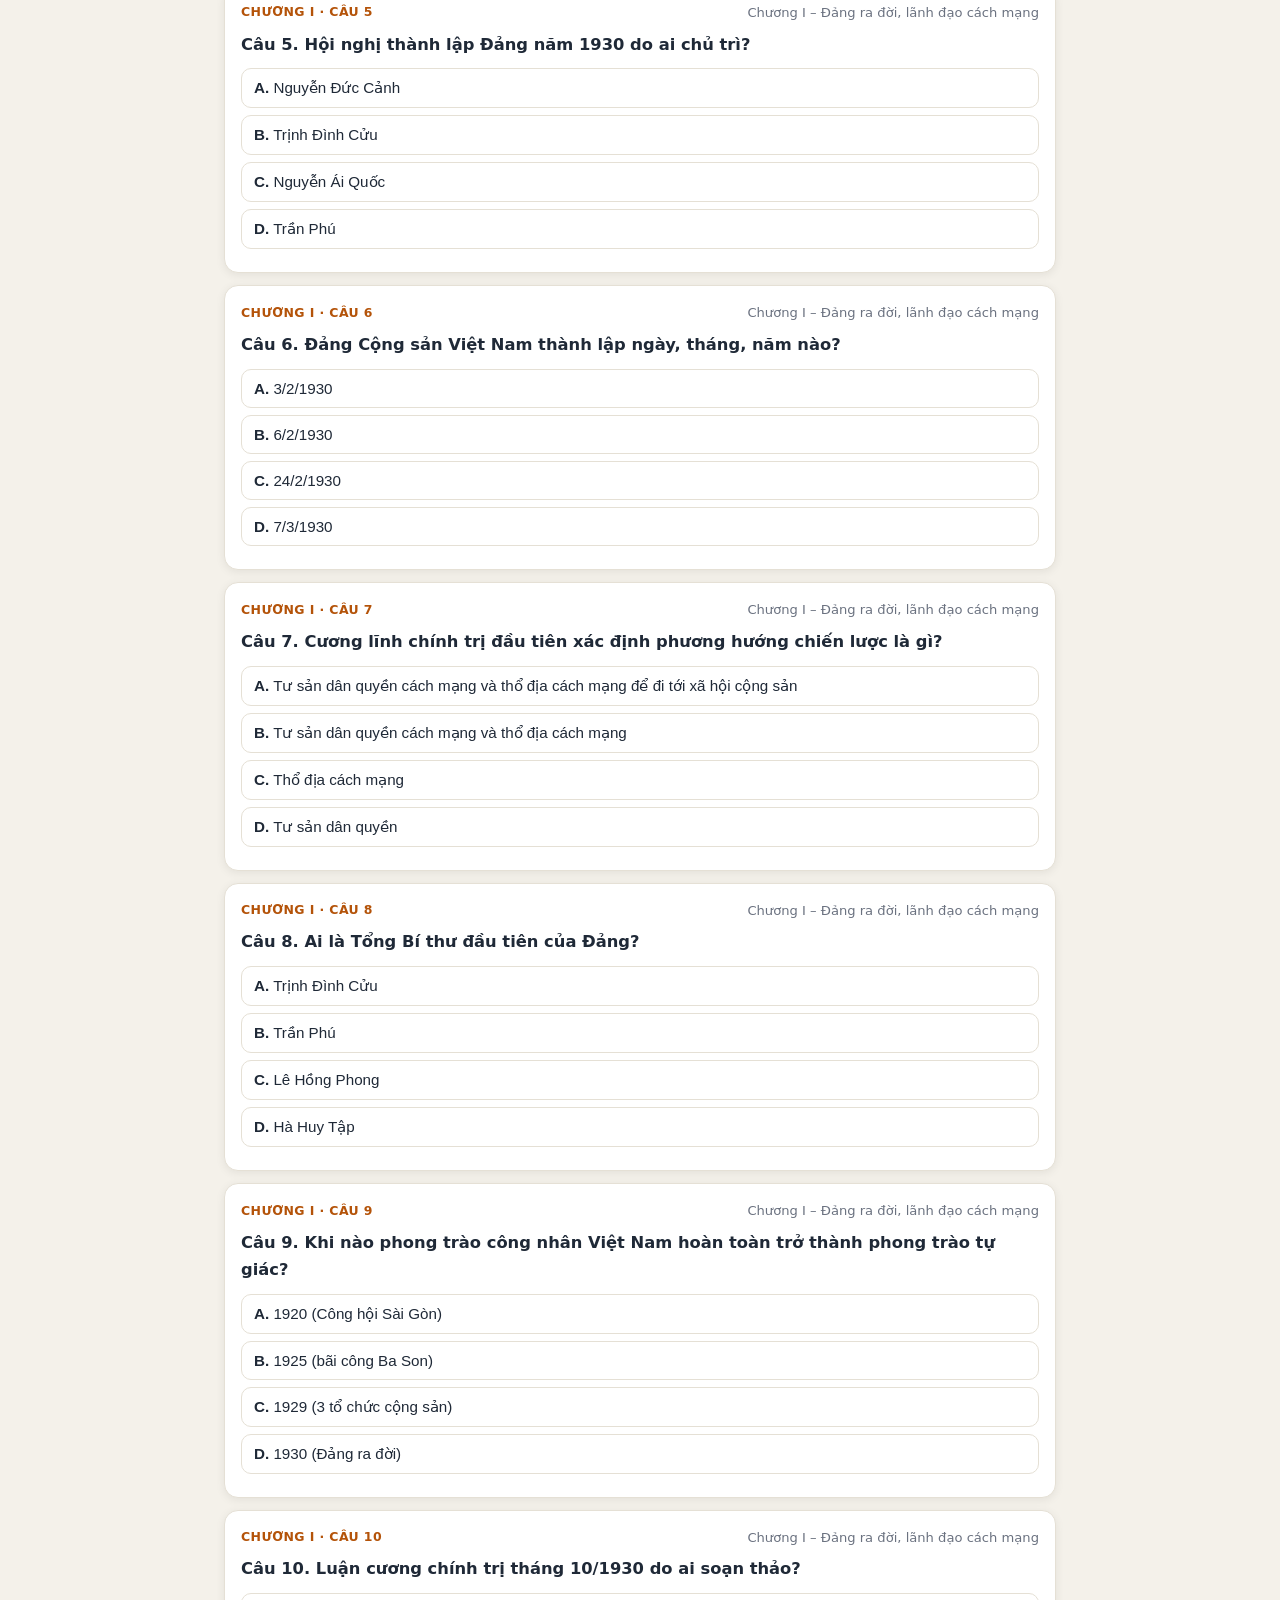
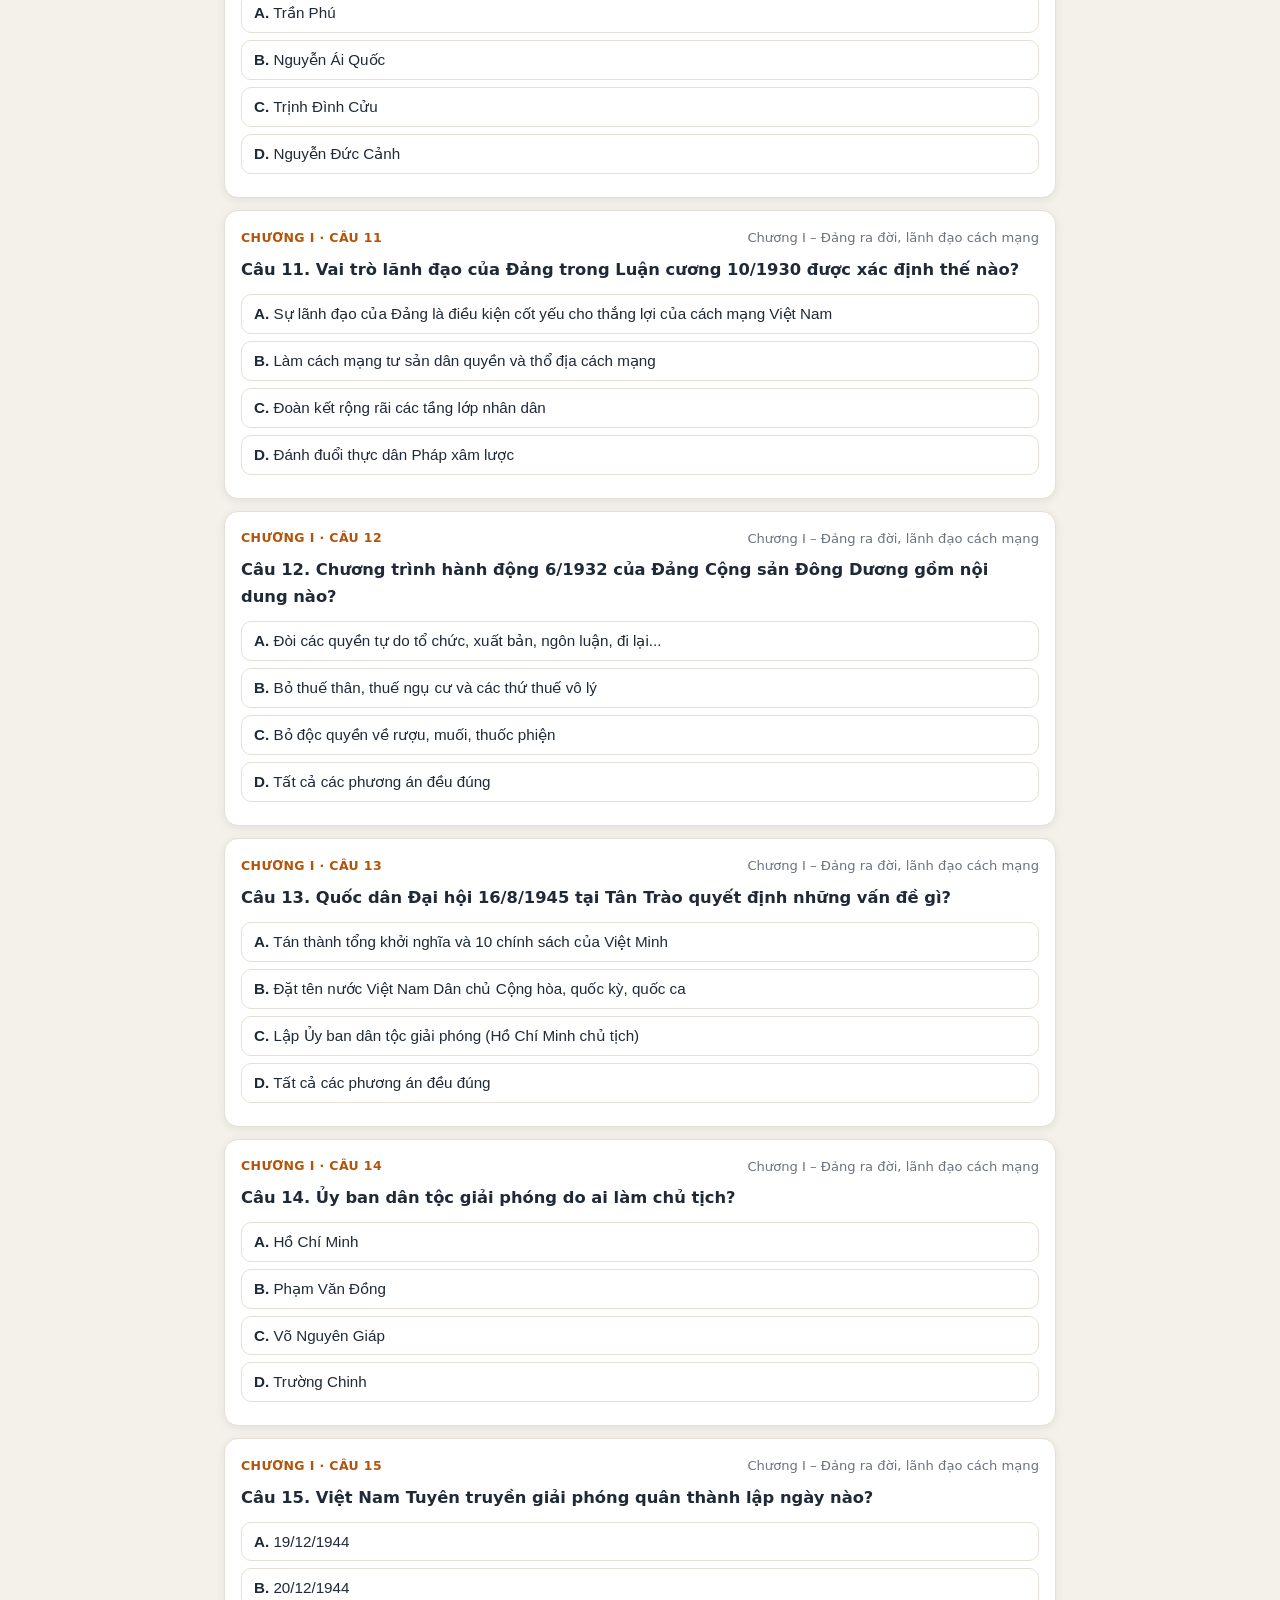
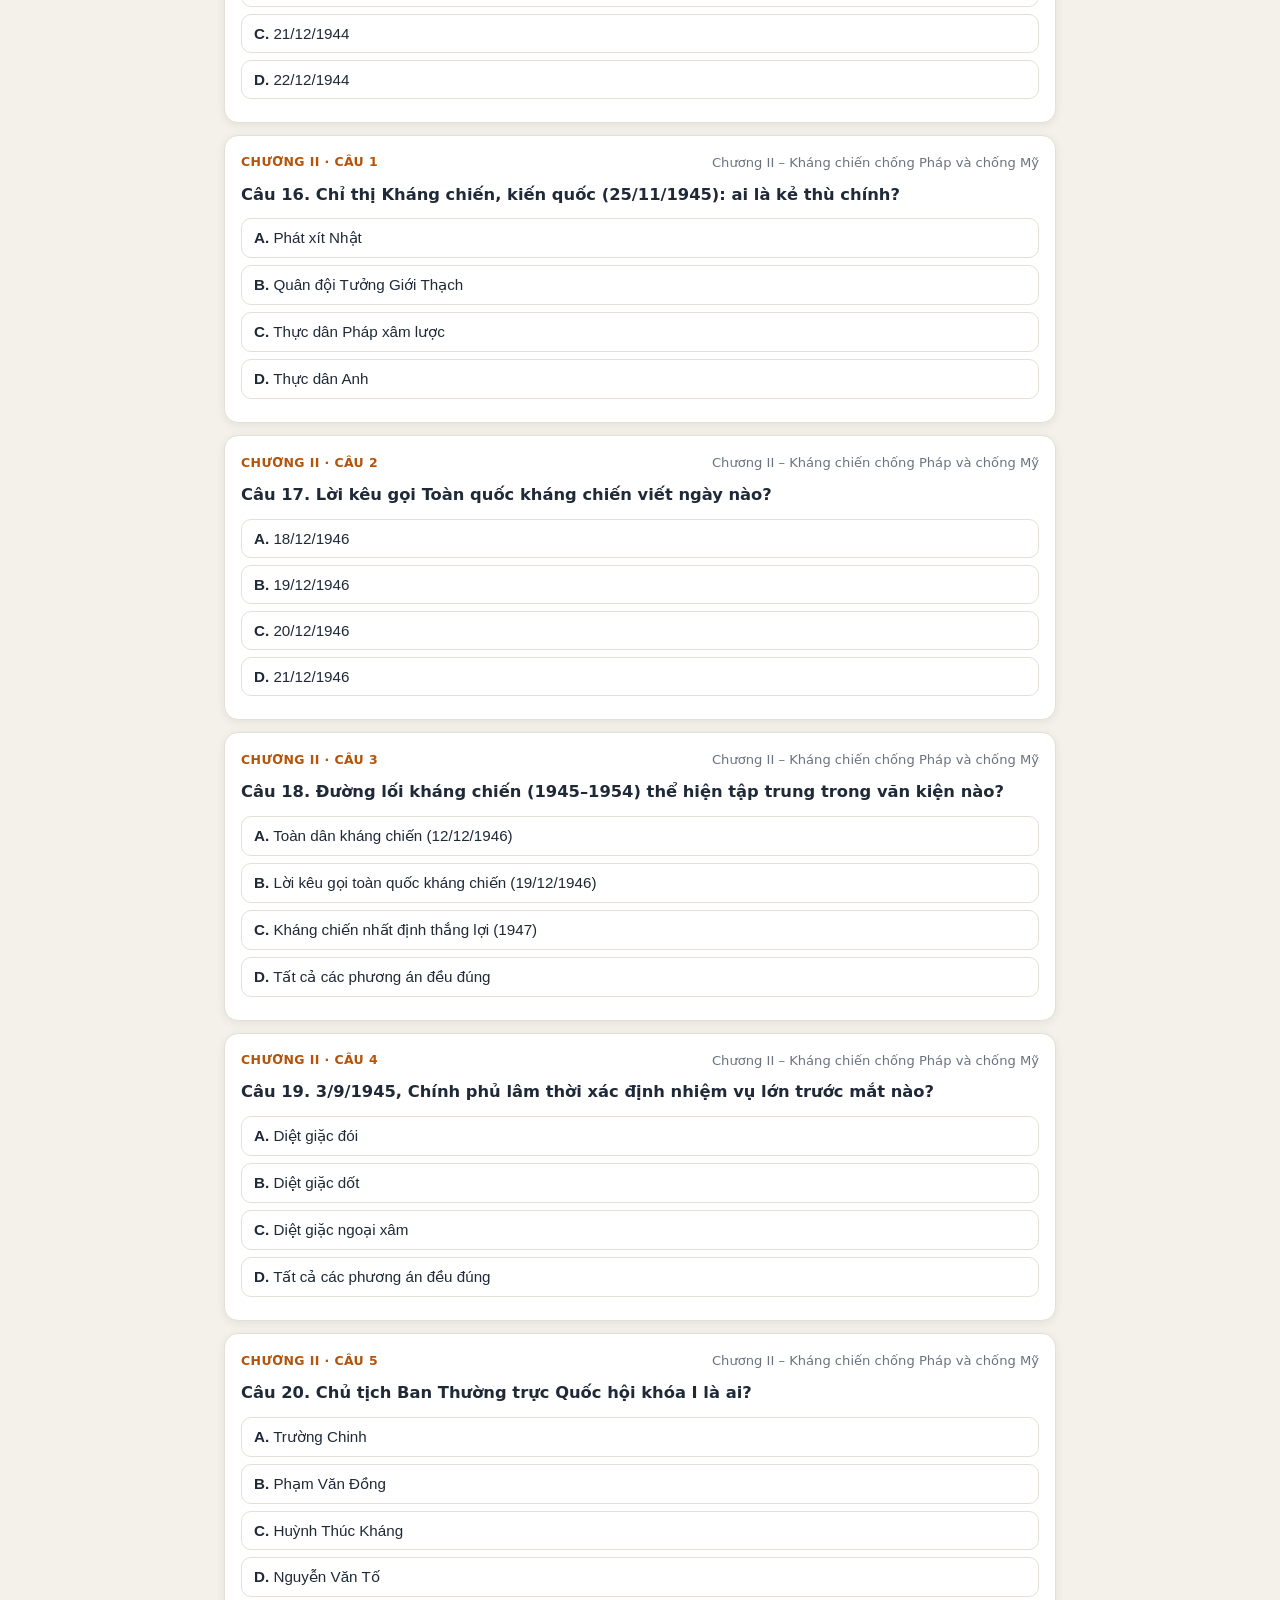
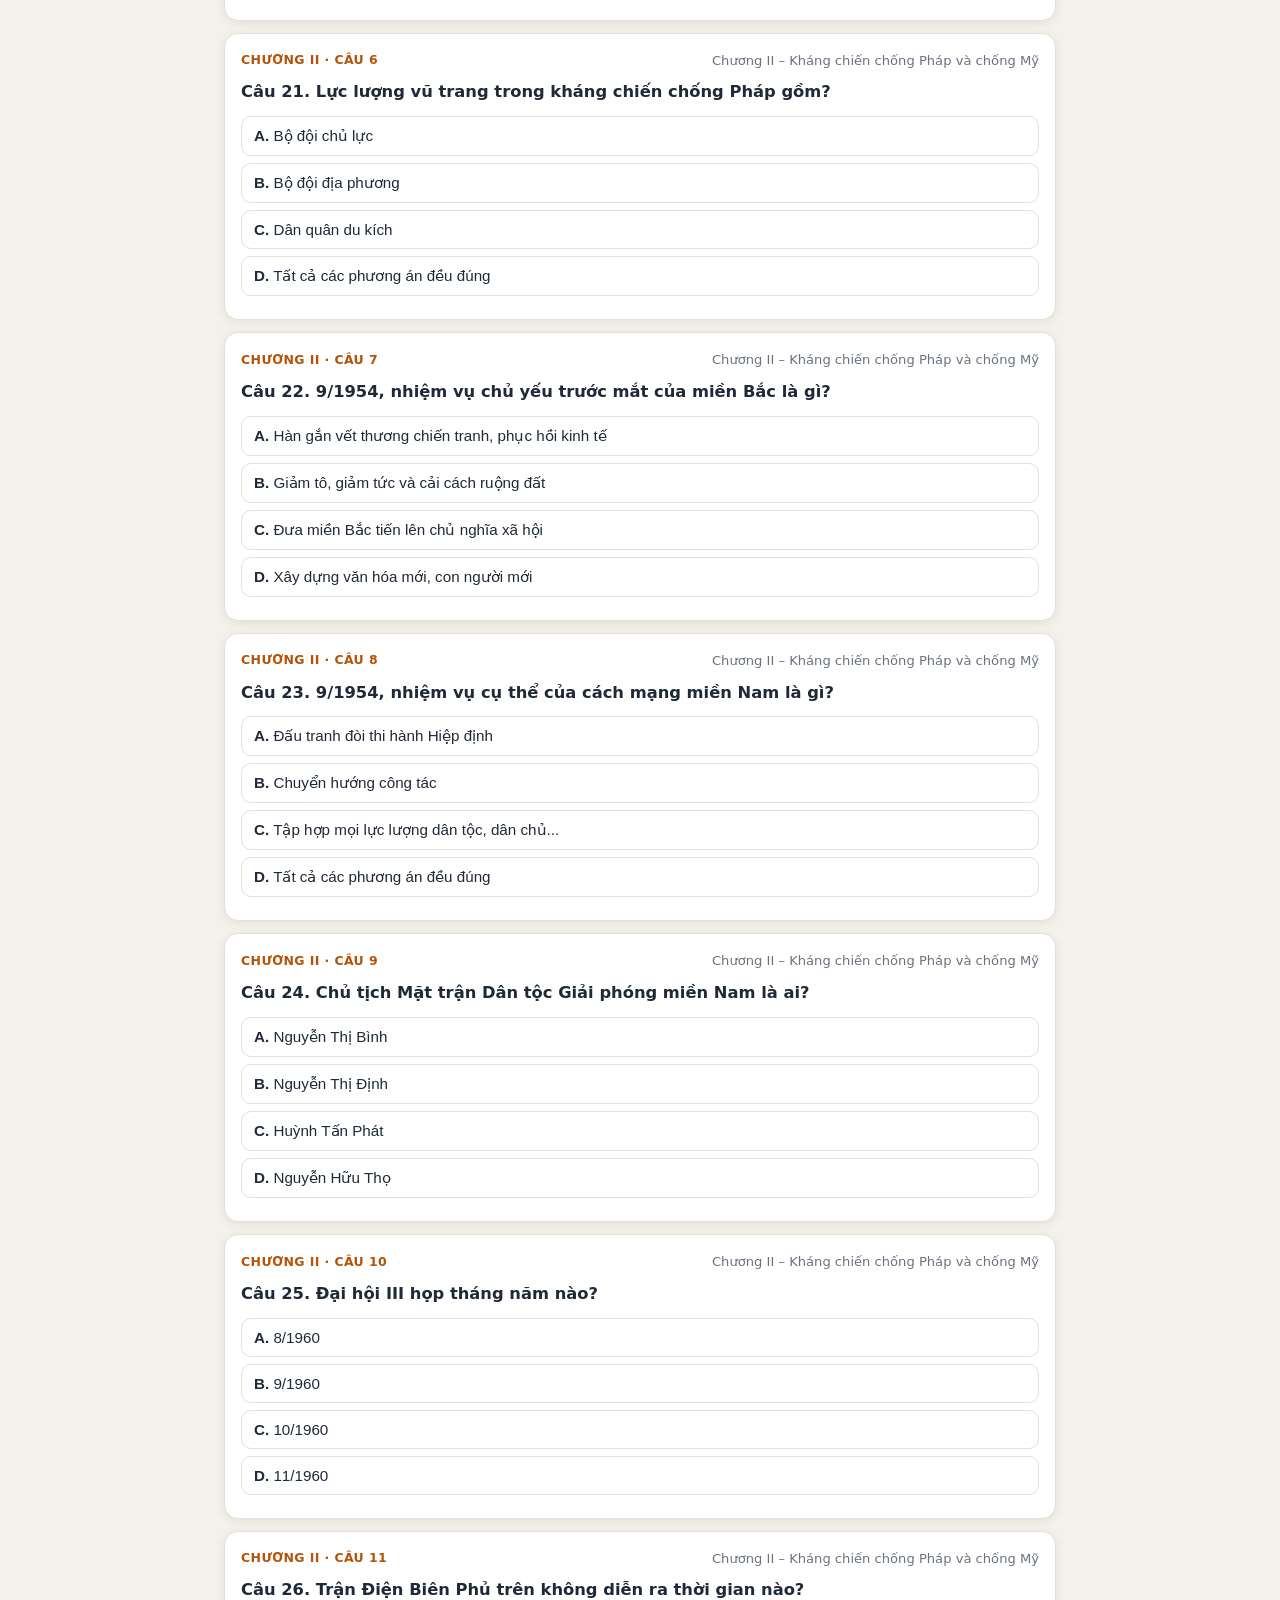
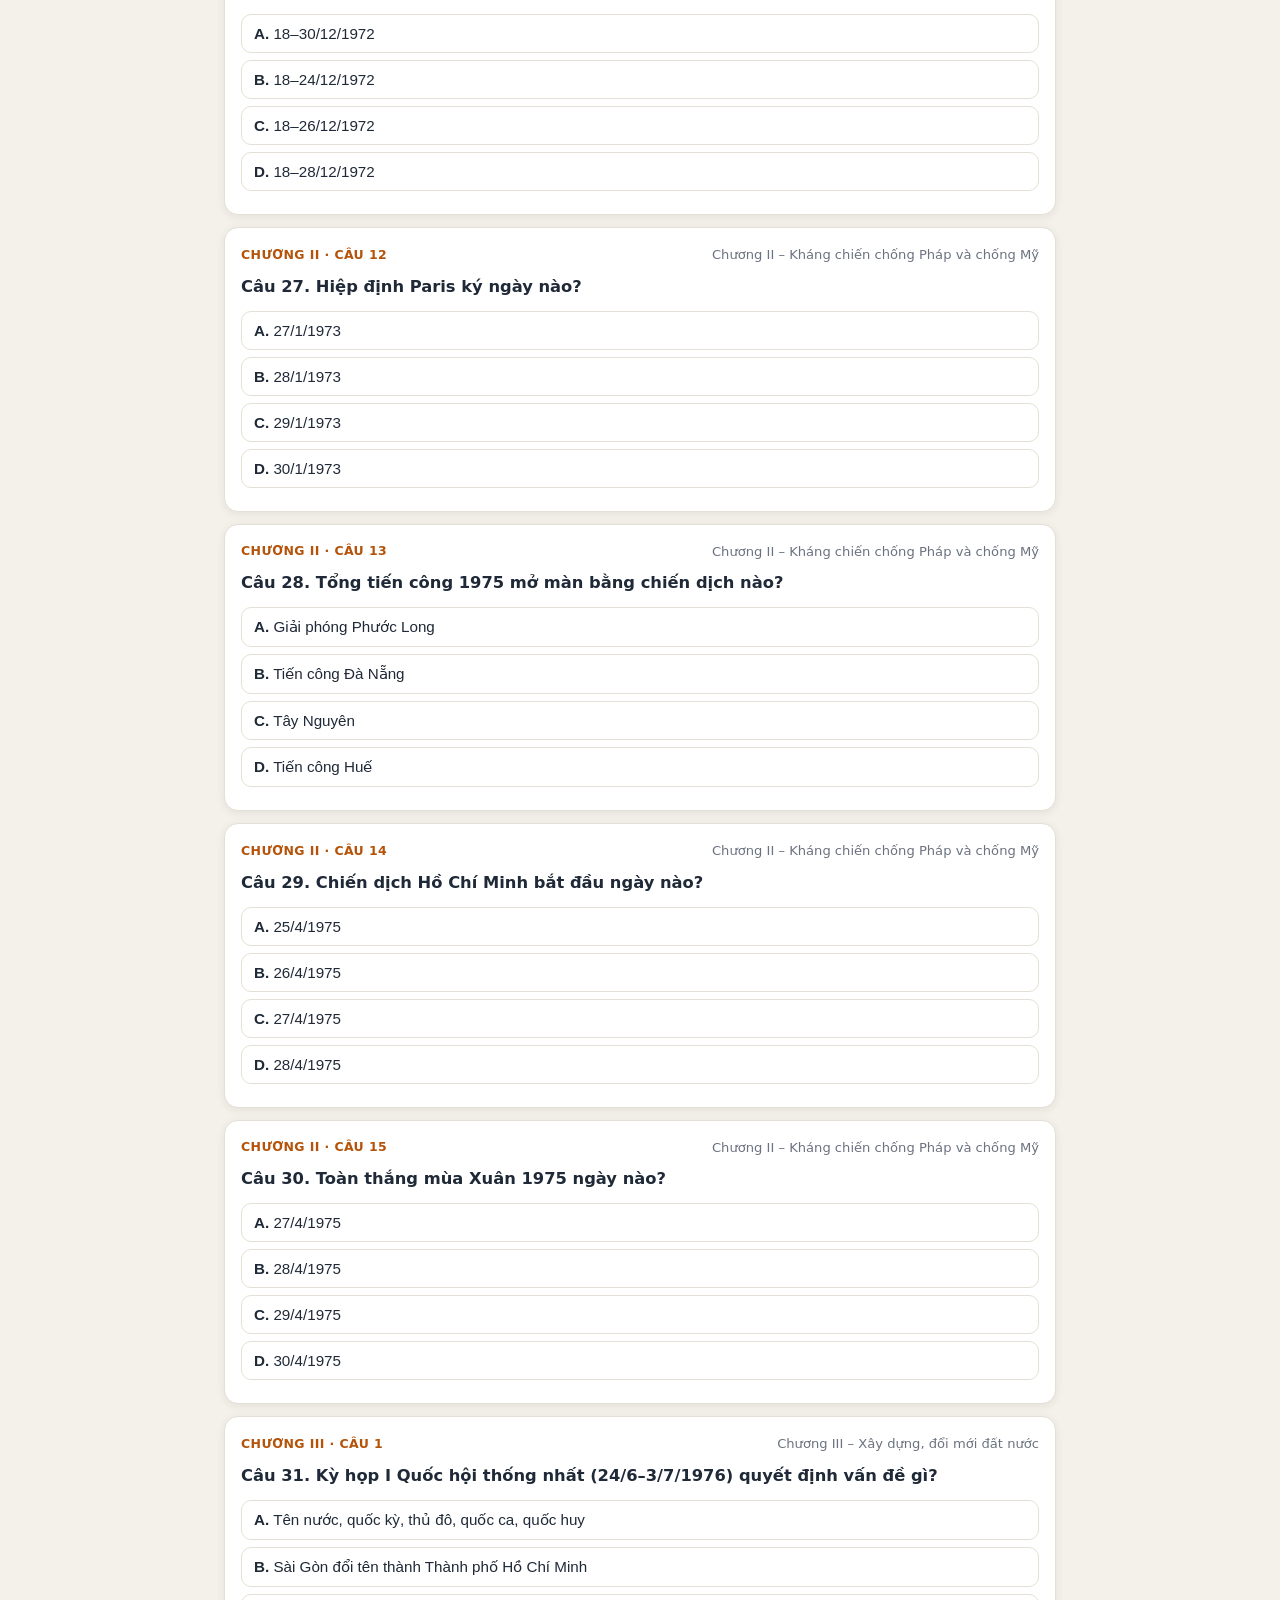
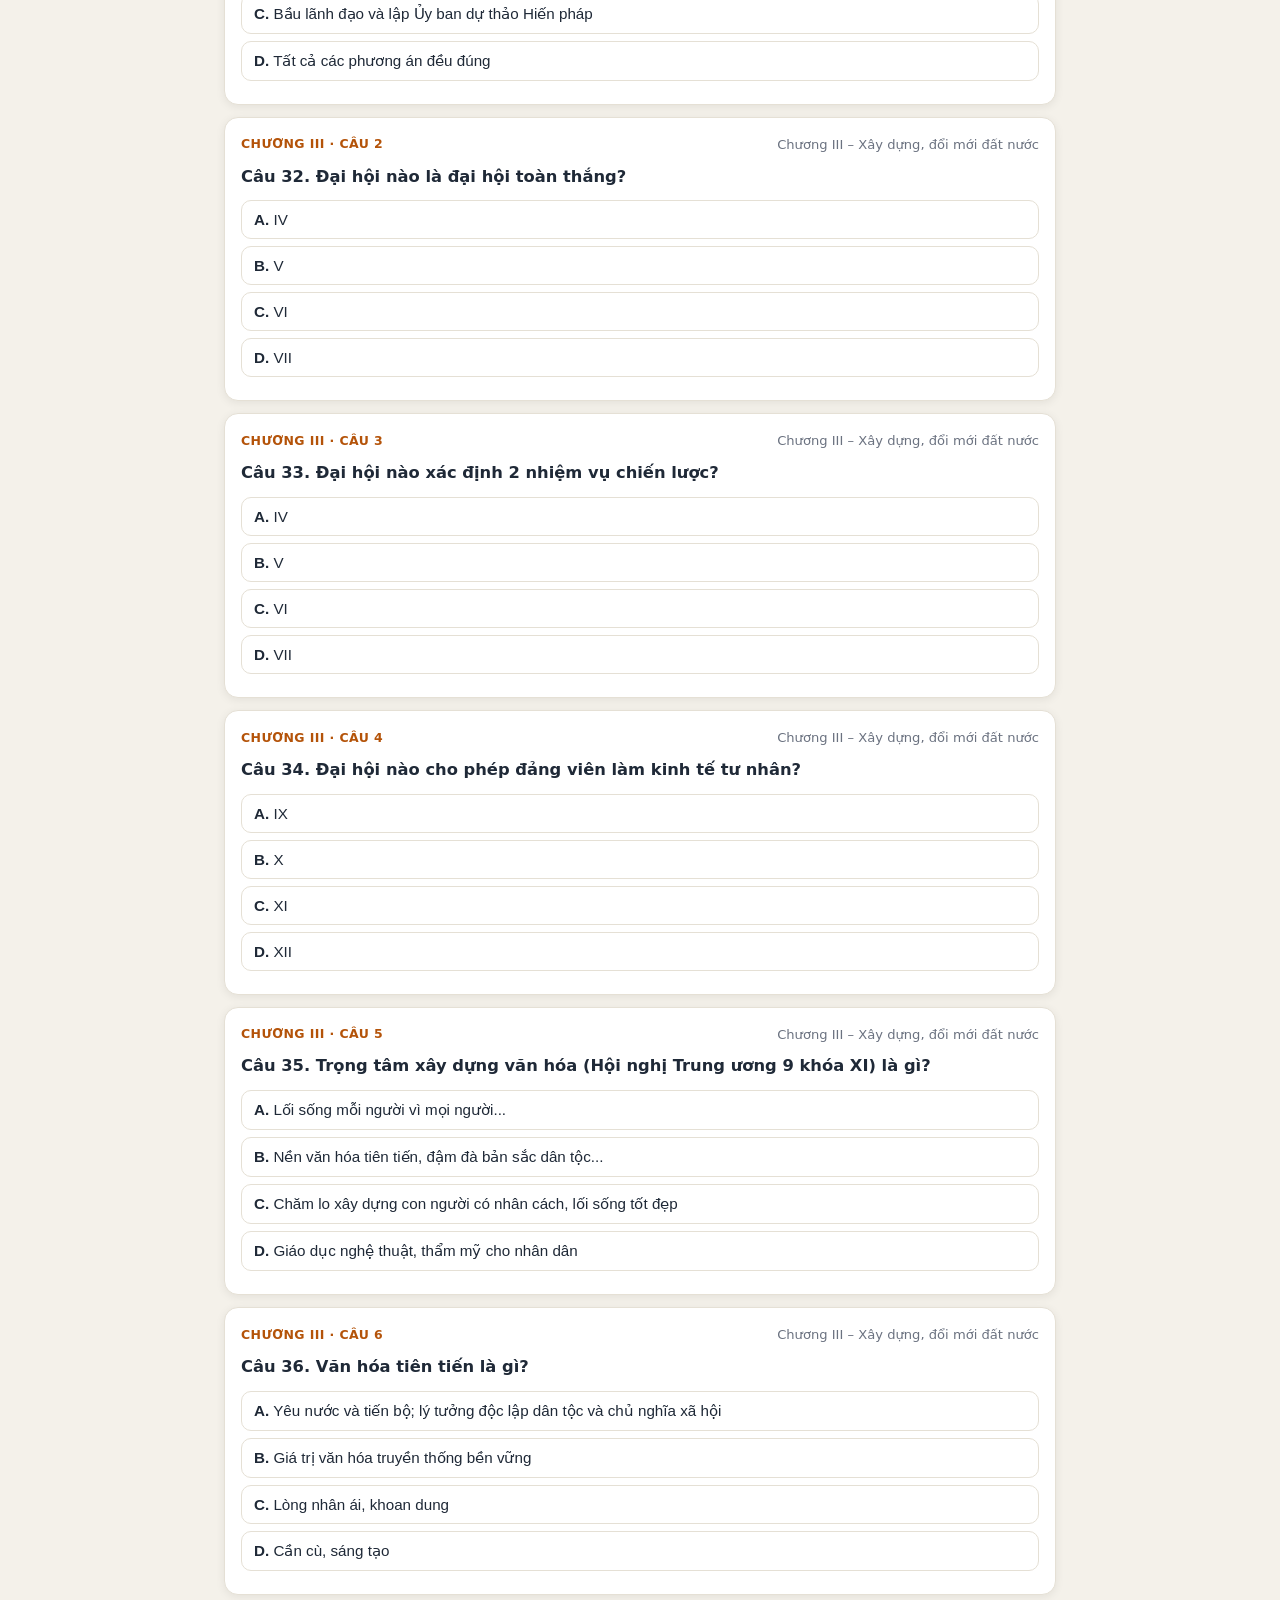
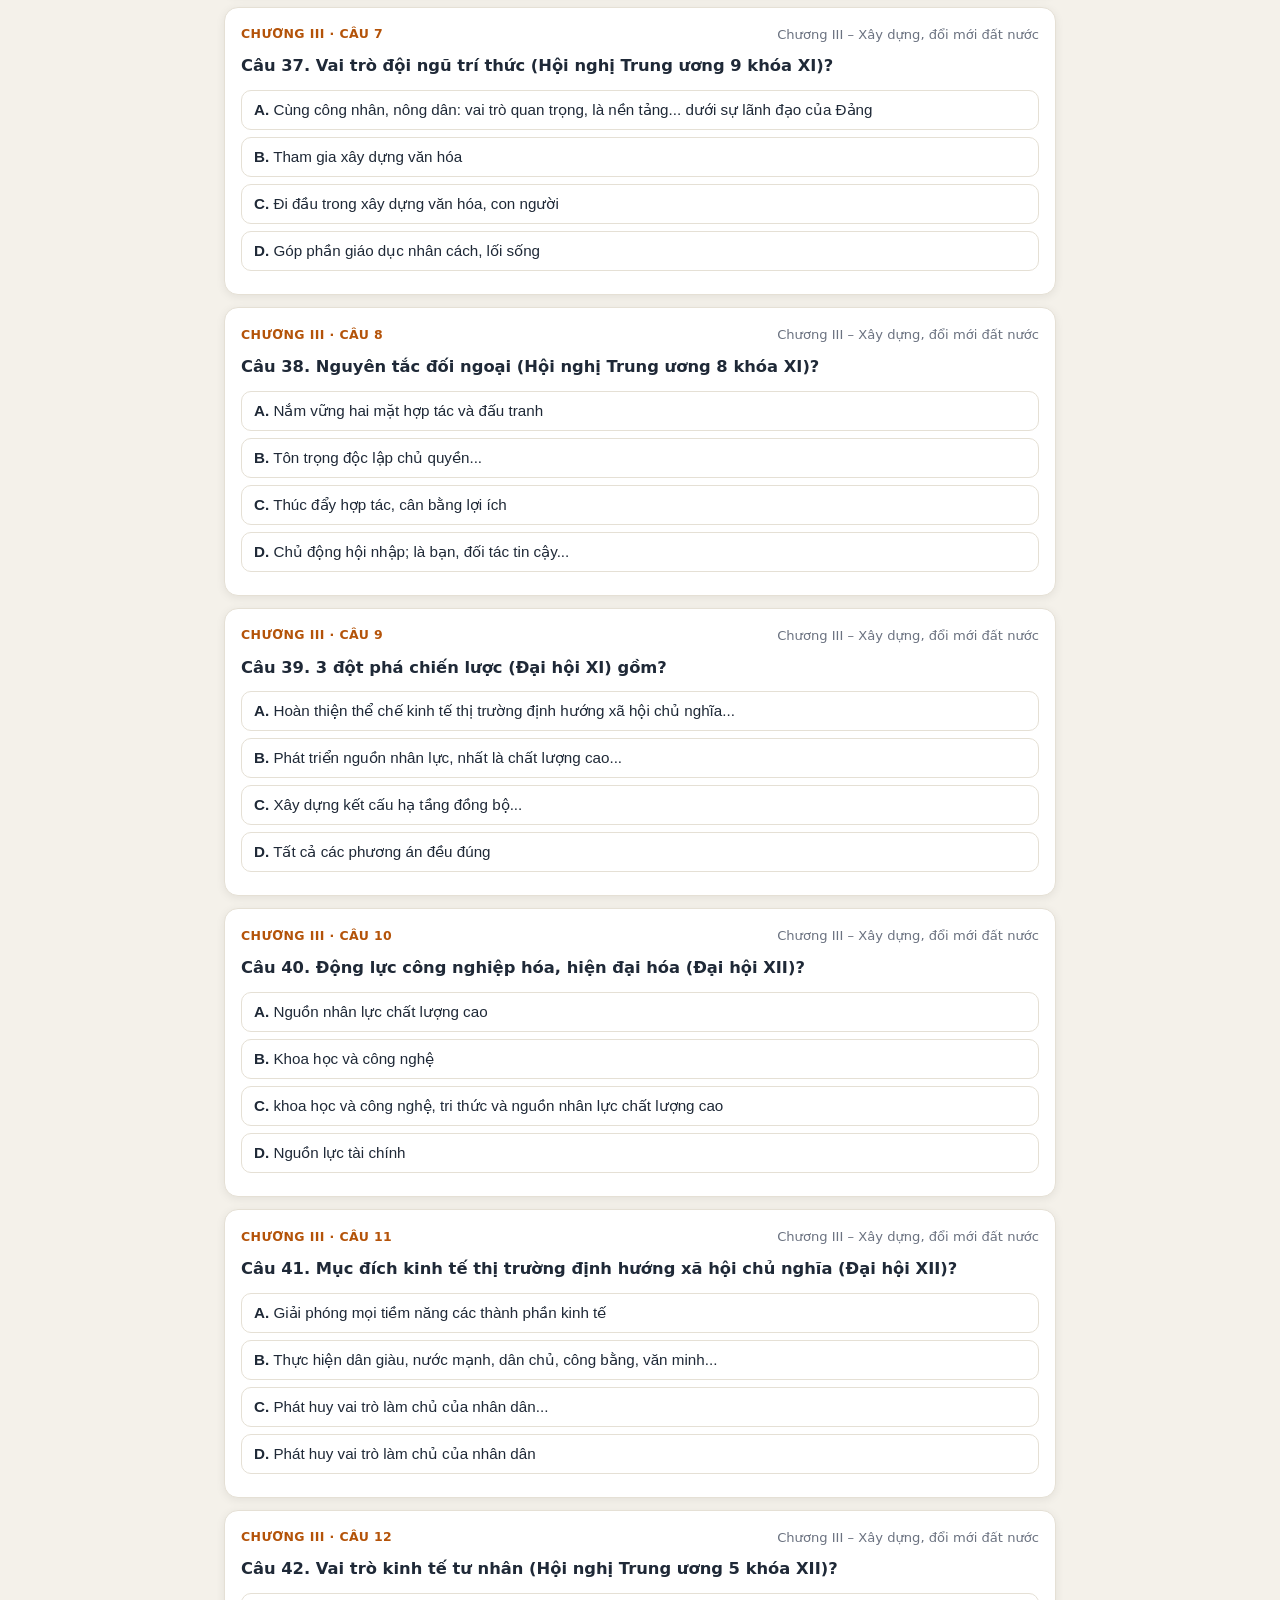
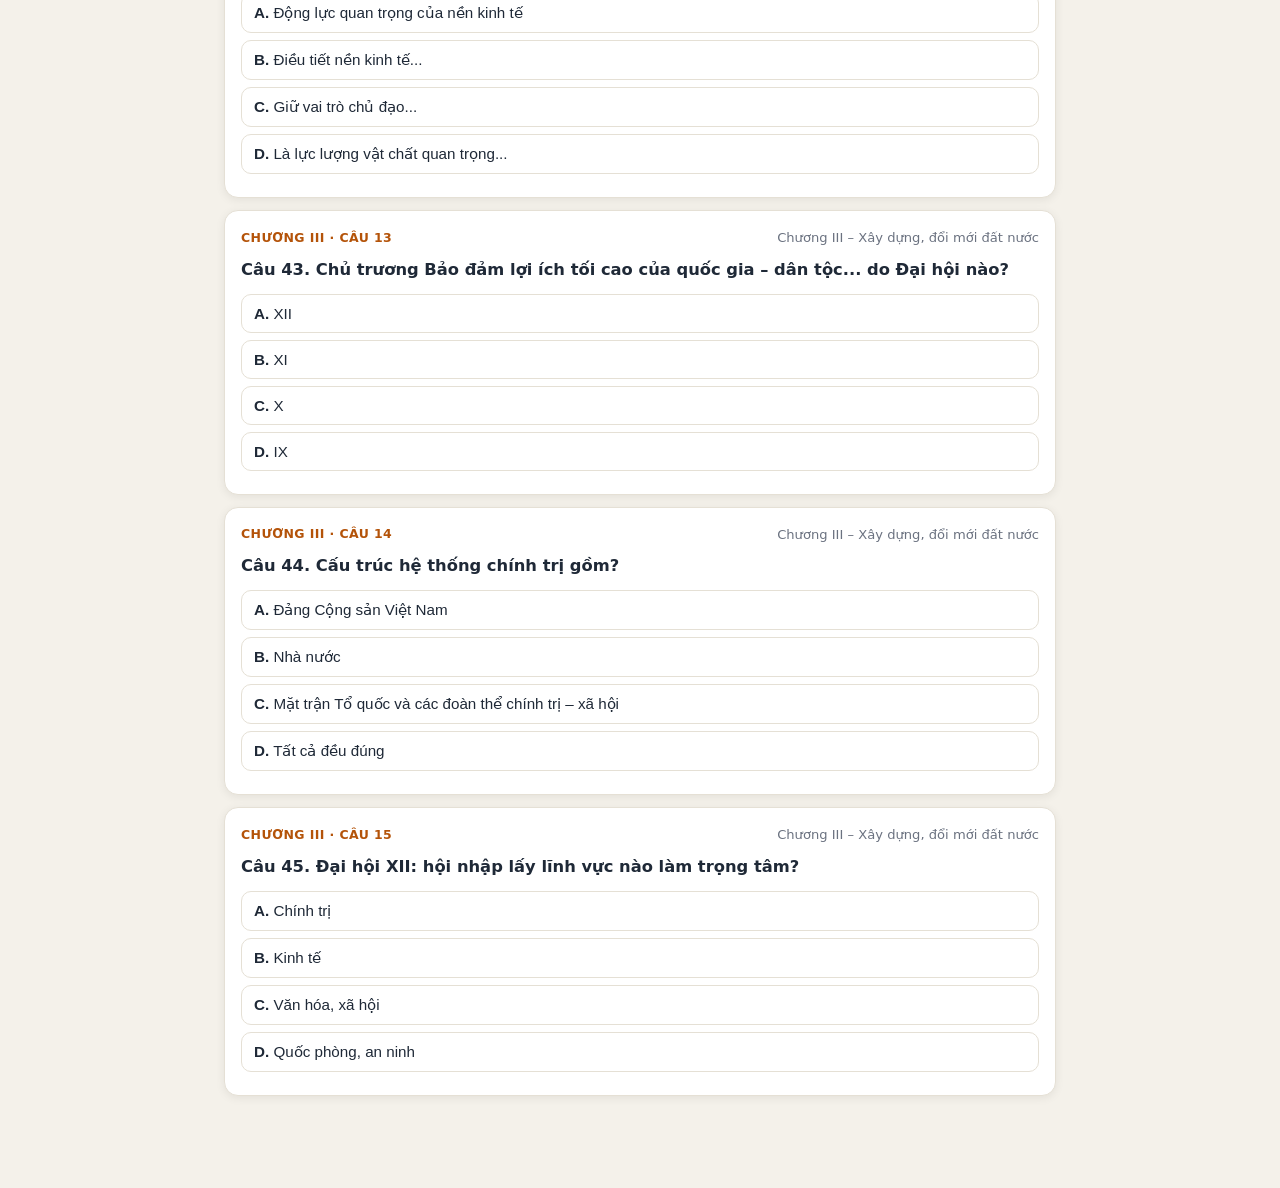
==== commit 73899add: "Them tab Gop y (gui mail), nut mon dang button + tooltip khong tran mobile, toi uu header mobile" ====
--- a/app/index.html
+++ b/app/index.html
@@ -9,13 +9,14 @@
 <body>
 <div class="wrap">
 <header class="top">
-  <div>
-    <h1 id="appTitle">Ôn tập</h1>
-    <p class="sub" id="appSub"></p>
-    <nav class="subjnav" id="subjNav"></nav>
+  <h1 id="appTitle">Ôn tập</h1>
+  <div class="top-actions">
+    <button class="theme-btn" id="fbOpenTop" title="Góp ý / Báo lỗi">Góp ý</button>
+    <button class="theme-btn" id="themeBtn" title="Đổi giao diện sáng/tối">Sáng / Tối</button>
   </div>
-  <button class="theme-btn" id="themeBtn" title="Đổi giao diện sáng/tối">Sáng / Tối</button>
 </header>
+<p class="sub" id="appSub"></p>
+<nav class="subjnav" id="subjNav"></nav>
 
 <nav class="tabs" id="tabBar"></nav>
 
@@ -84,6 +85,30 @@
 
 <!-- ============ Ý CHÍNH ============ -->
 <section class="panel" id="panel-keys"></section>
+<!-- ============ GÓP Ý ============ -->
+<section class="panel" id="panel-gopy">
+  <div class="card">
+    <h3 style="margin-top:0">Góp ý / Báo lỗi</h3>
+    <p class="sub" style="margin:0 0 4px">Thấy đáp án sai, nội dung thiếu hay muốn thêm tính năng gì — Bạn cứ ghi vào đây.</p>
+    <form id="fbForm">
+      <label class="lbl" for="fbName">Tên của Bạn (không bắt buộc)</label>
+      <input type="text" id="fbName" placeholder="Ẩn danh cũng được">
+      <label class="lbl" for="fbKind">Loại góp ý</label>
+      <select id="fbKind">
+        <option>Báo lỗi đáp án</option>
+        <option>Góp ý nội dung</option>
+        <option>Đề xuất tính năng</option>
+        <option>Khác</option>
+      </select>
+      <label class="lbl" for="fbSubj">Môn</label>
+      <input type="text" id="fbSubj" readonly>
+      <label class="lbl" for="fbBody">Nội dung</label>
+      <textarea id="fbBody" rows="5" required placeholder="Bạn thấy sai ở đâu, muốn thêm gì..."></textarea>
+      <div class="toolbar"><button class="btn" type="submit">Gửi góp ý</button></div>
+      <p class="sub" id="fbNote" style="margin:6px 0 0">Gửi bằng ứng dụng email trên máy của Bạn.</p>
+    </form>
+  </div>
+</section>
 </div>
 
 <button id="toTop" title="Lên đầu trang" aria-label="Lên đầu trang">↑</button>
--- a/app/style.css
+++ b/app/style.css
@@ -132,17 +132,36 @@
 /* ---- nav chuyen mon ---- */
 .subjnav a.cur{background:var(--accent);color:#fff;border-color:var(--accent)}
 
-/* ---- tooltip mo ta mon (hover / cham / giu lau) ---- */
-.subjnav a{position:relative;-webkit-touch-callout:none;user-select:none}
-.subjnav a[data-tip]::after{
+/* ---- tooltip mo ta mon (hover / cham / giu lau): canh giua theo hang nut, khong tran man hinh ---- */
+.subjnav{position:relative}
+.subjnav .subj-pill{-webkit-touch-callout:none;user-select:none}
+.subjnav .subj-pill[data-tip]::after{
   content:attr(data-tip);
   position:absolute;left:50%;top:calc(100% + 7px);transform:translateX(-50%) translateY(4px);
   background:var(--ink);color:var(--bg);
-  font-size:.78rem;font-weight:400;line-height:1.4;white-space:nowrap;
+  font-size:.78rem;font-weight:400;line-height:1.4;
+  white-space:normal;text-align:center;max-width:min(280px,82vw);
   padding:6px 12px;border-radius:8px;box-shadow:var(--shadow);
   opacity:0;pointer-events:none;transition:opacity .15s,transform .15s;z-index:60;
 }
-.subjnav a[data-tip]:nth-child(2)::after{left:0;transform:translateY(4px)}
-.subjnav a[data-tip]:last-child::after{left:auto;right:0;transform:translateY(4px)}
-.subjnav a[data-tip]:hover::after,.subjnav a[data-tip]:focus-visible::after,.subjnav a[data-tip]:active::after{opacity:1;transform:translateX(-50%) translateY(0)}
-.subjnav a[data-tip]:nth-child(2):hover::after,.subjnav a[data-tip]:nth-child(2):focus-visible::after,.subjnav a[data-tip]:nth-child(2):active::after,.subjnav a[data-tip]:last-child:hover::after,.subjnav a[data-tip]:last-child:focus-visible::after,.subjnav a[data-tip]:last-child:active::after{transform:translateY(0)}
+.subjnav .subj-pill[data-tip]:hover::after,
+.subjnav .subj-pill[data-tip]:focus-visible::after,
+.subjnav .subj-pill[data-tip]:active::after{opacity:1;transform:translateX(-50%) translateY(0)}
+/* ---- nut chuyen mon (button, khong phai link) + cum nut tren phai ---- */
+.subjnav .subj-pill{border:1px solid var(--line);background:var(--card);color:var(--muted);border-radius:999px;padding:6px 13px;font-size:.83rem;cursor:pointer;font-family:inherit;transition:border-color .15s,color .15s}
+.subjnav .subj-pill:hover{border-color:var(--accent);color:var(--accent)}
+.subjnav .subj-pill.home{color:var(--accent);border-color:var(--accent);font-weight:600}
+.subjnav .subj-pill.cur{background:var(--accent);color:#fff;border-color:var(--accent)}
+
+/* ---- cum nut goc phai (Gop y + Sang/Toi) ---- */
+.top-actions{display:flex;gap:8px;align-items:flex-start}
+
+/* ---- toi uu mobile: header khong tran ngang ---- */
+html,body{overflow-x:clip}
+header.top h1{flex:1;min-width:0}
+.top-actions{flex:0 0 auto}
+.q-text,.opt{overflow-wrap:break-word}
+@media(max-width:640px){
+  .top-actions{gap:6px}
+  .top-actions .theme-btn{padding:6px 10px;font-size:.78rem}
+}
